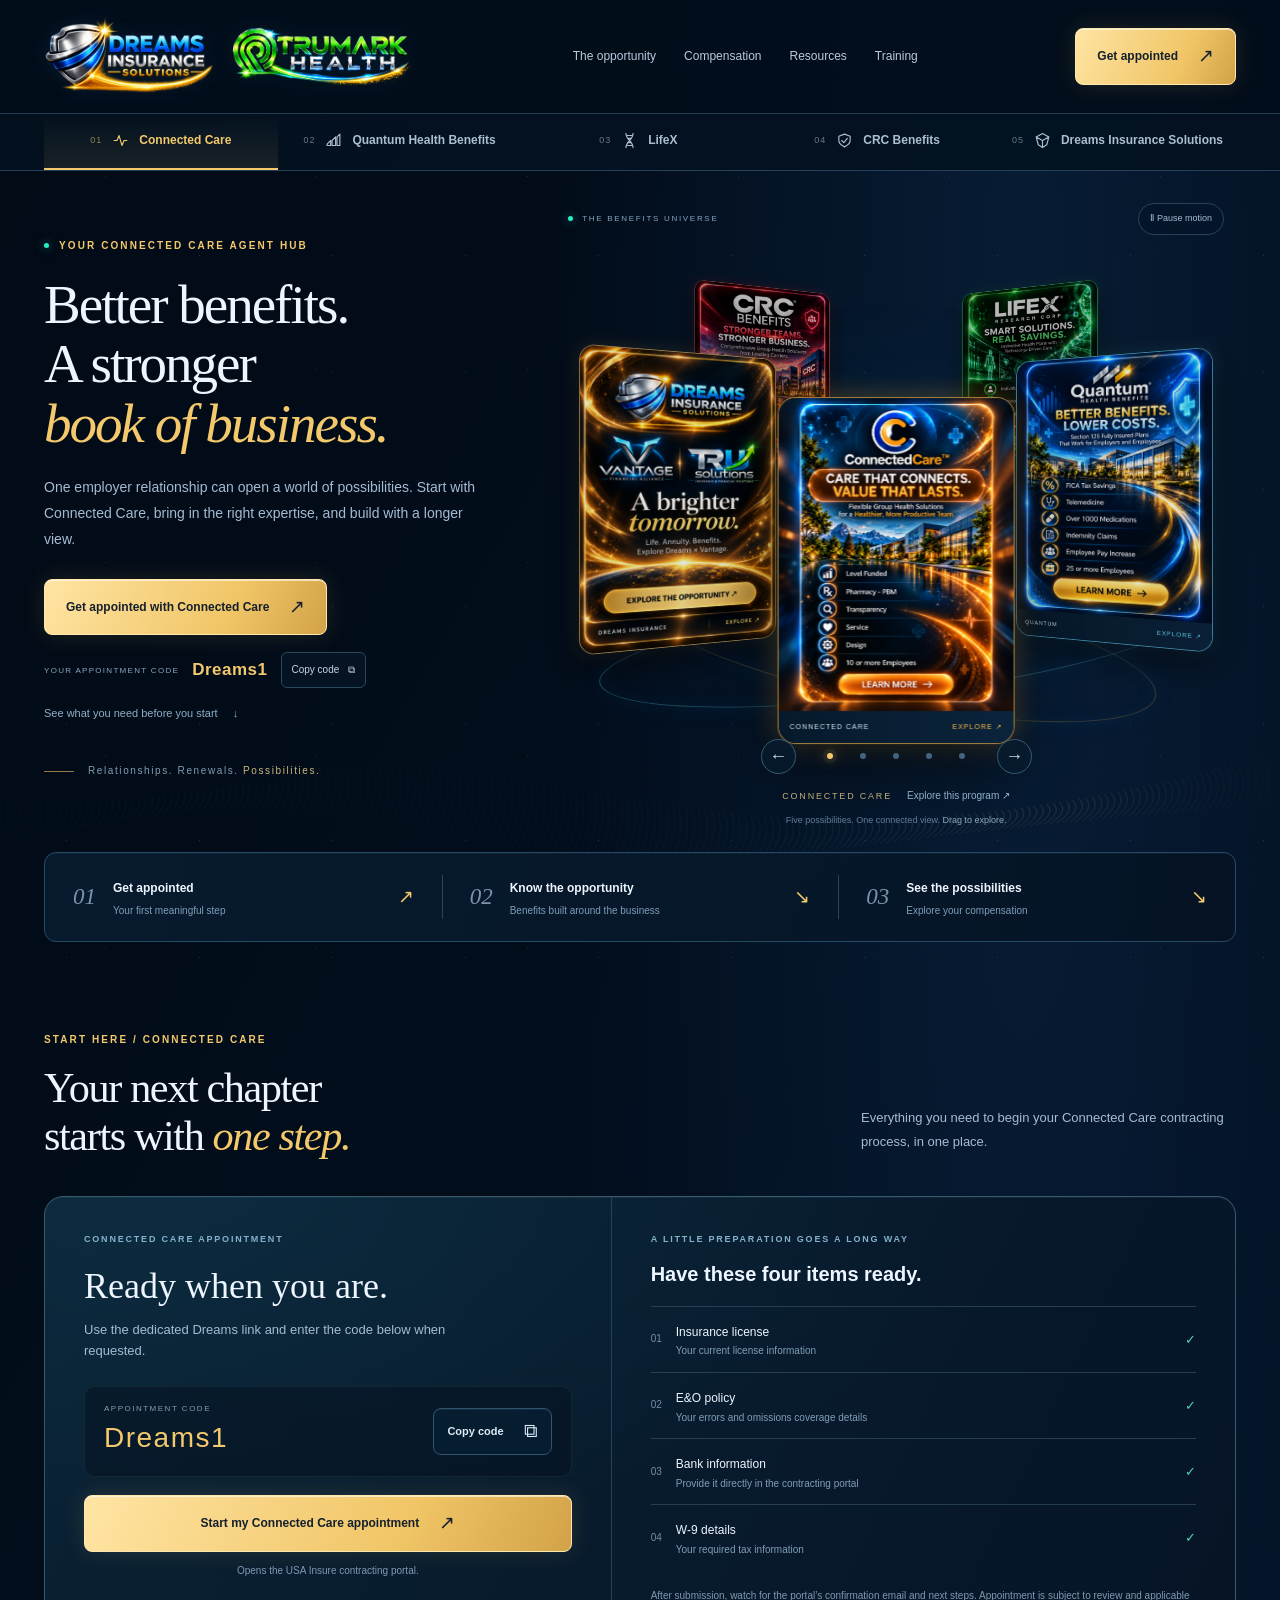
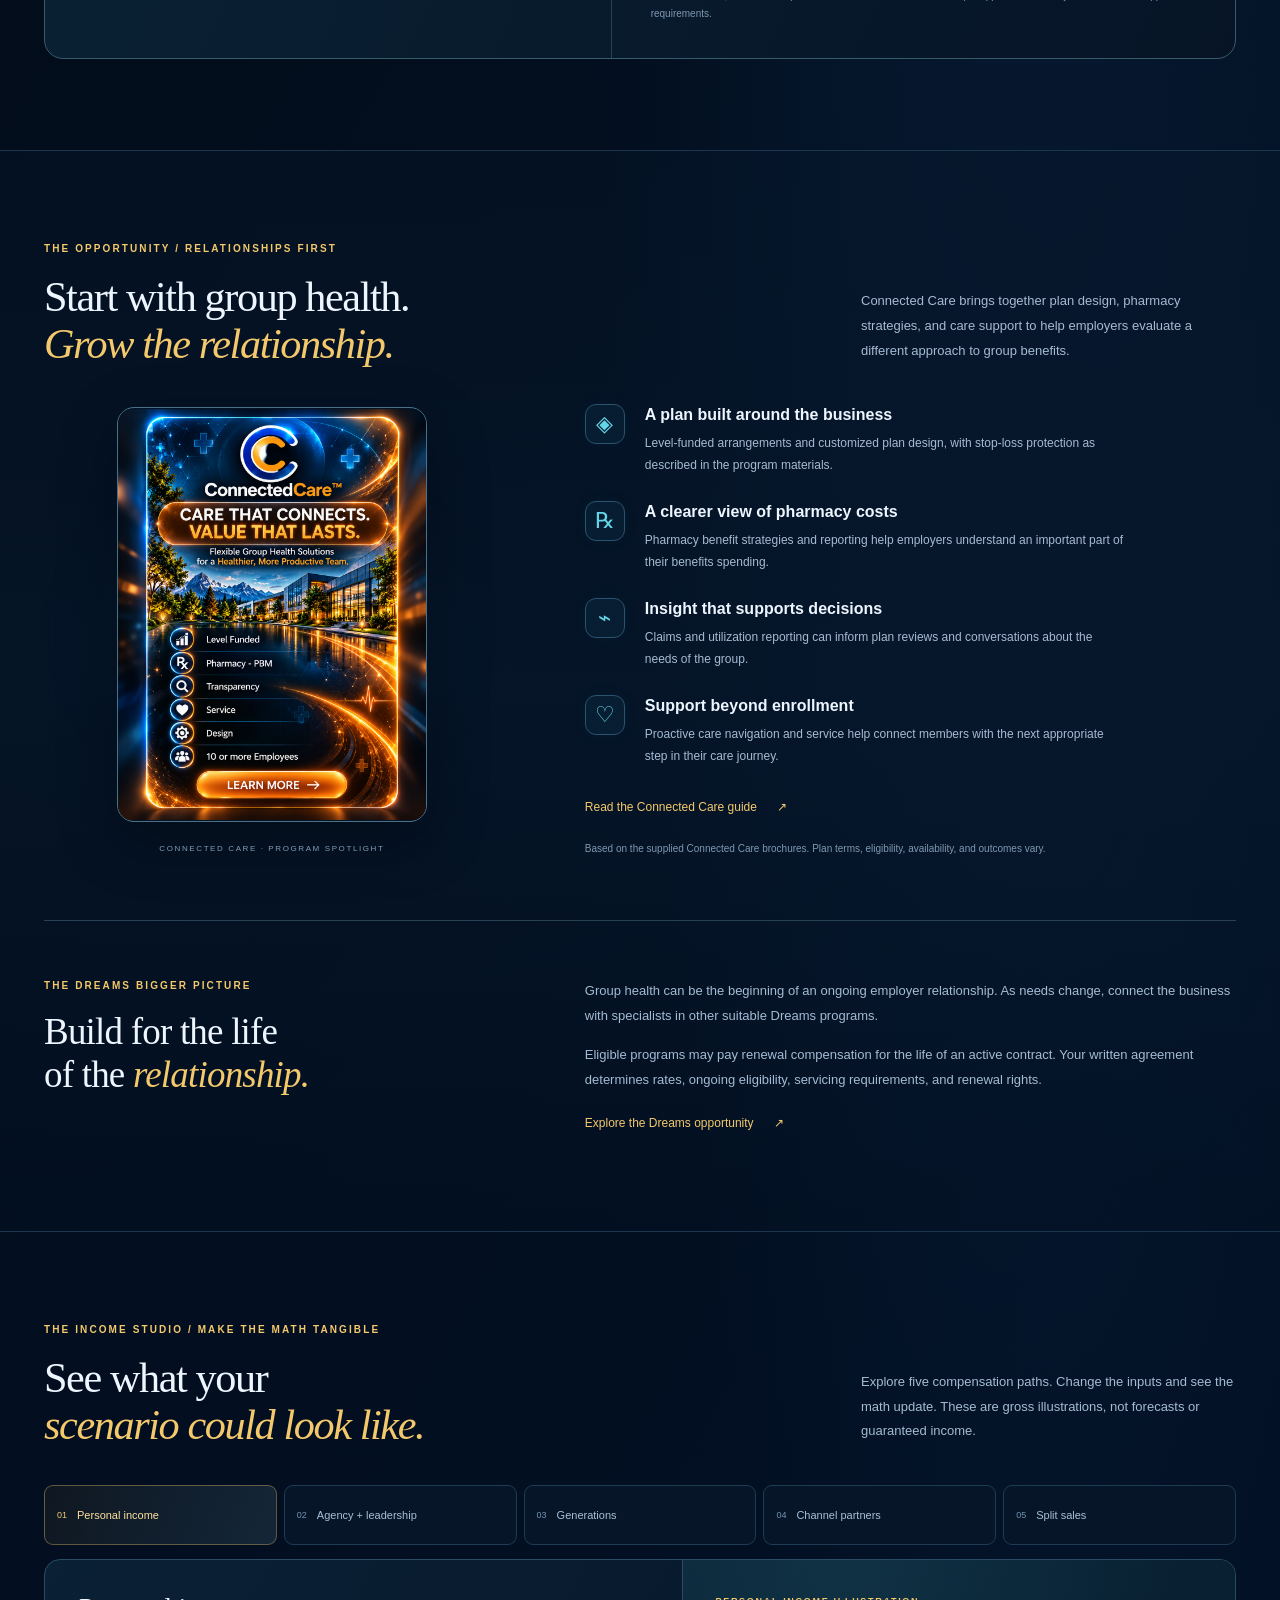
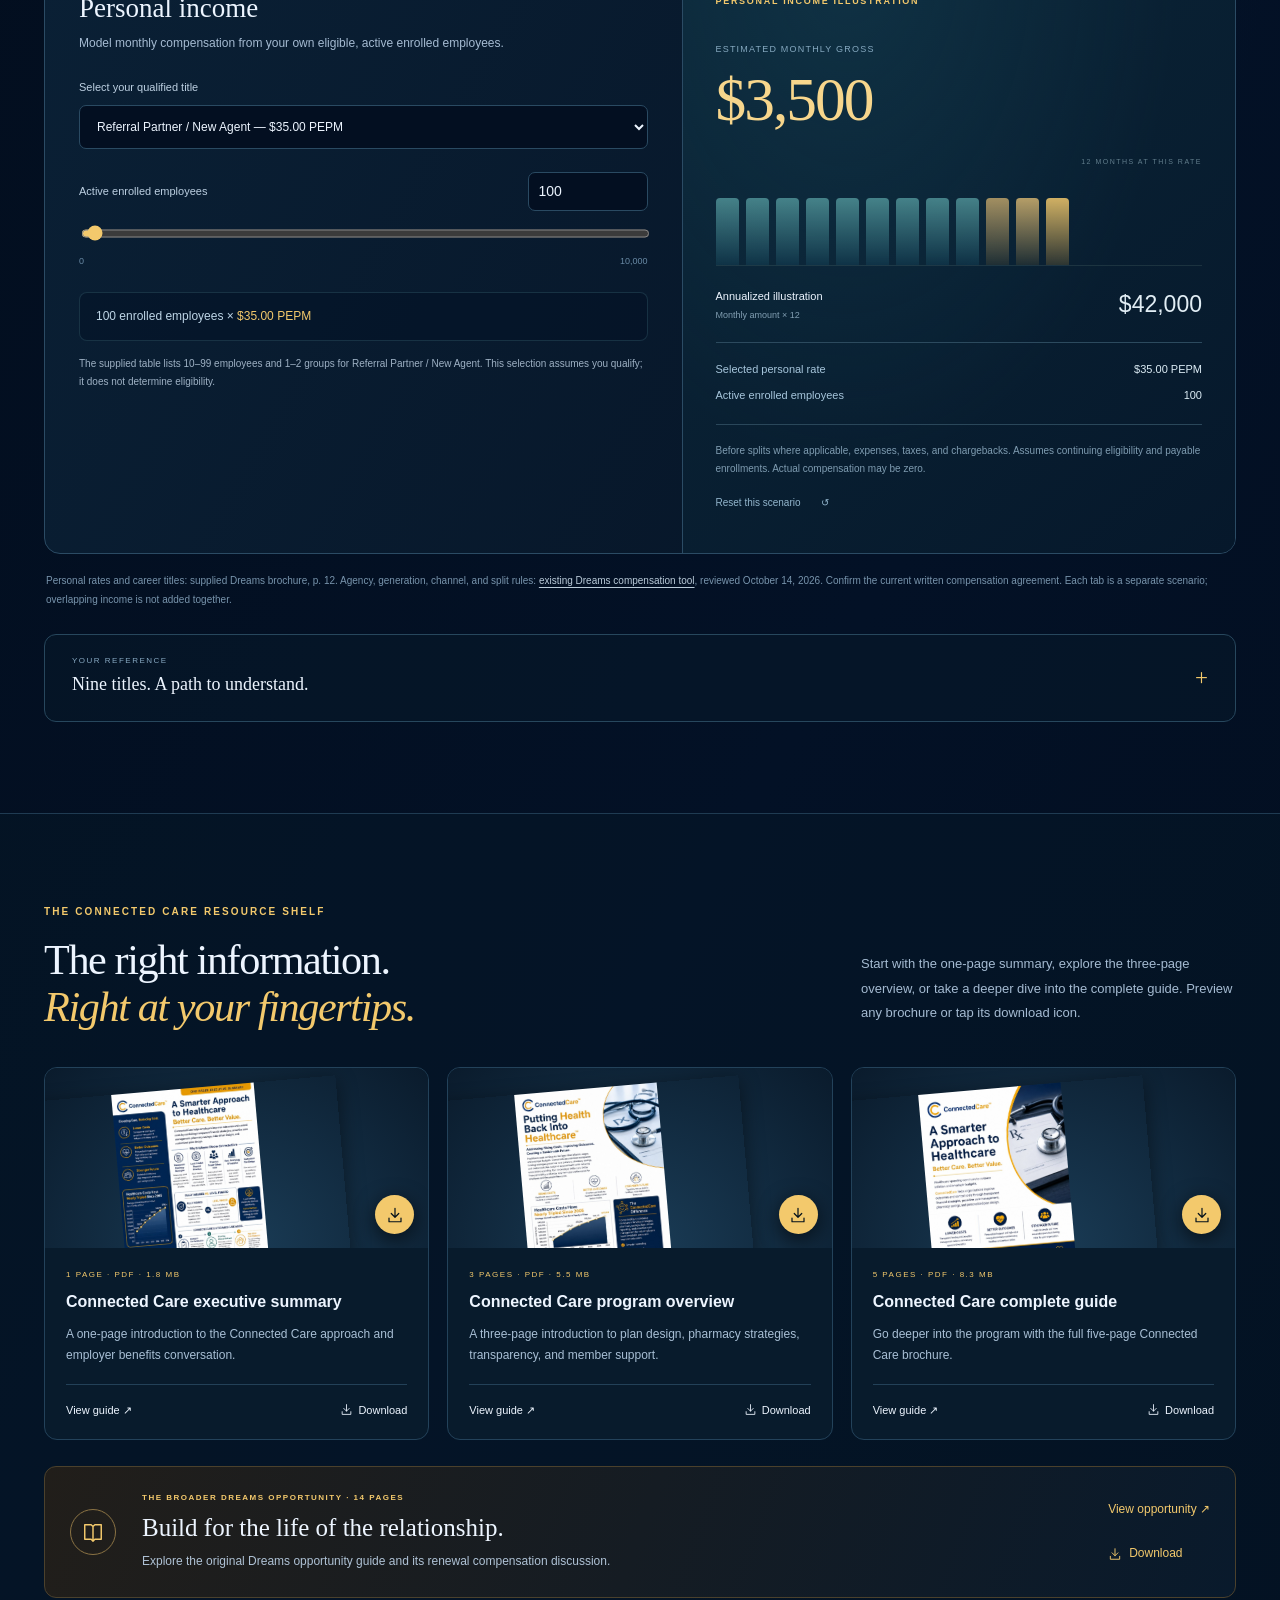
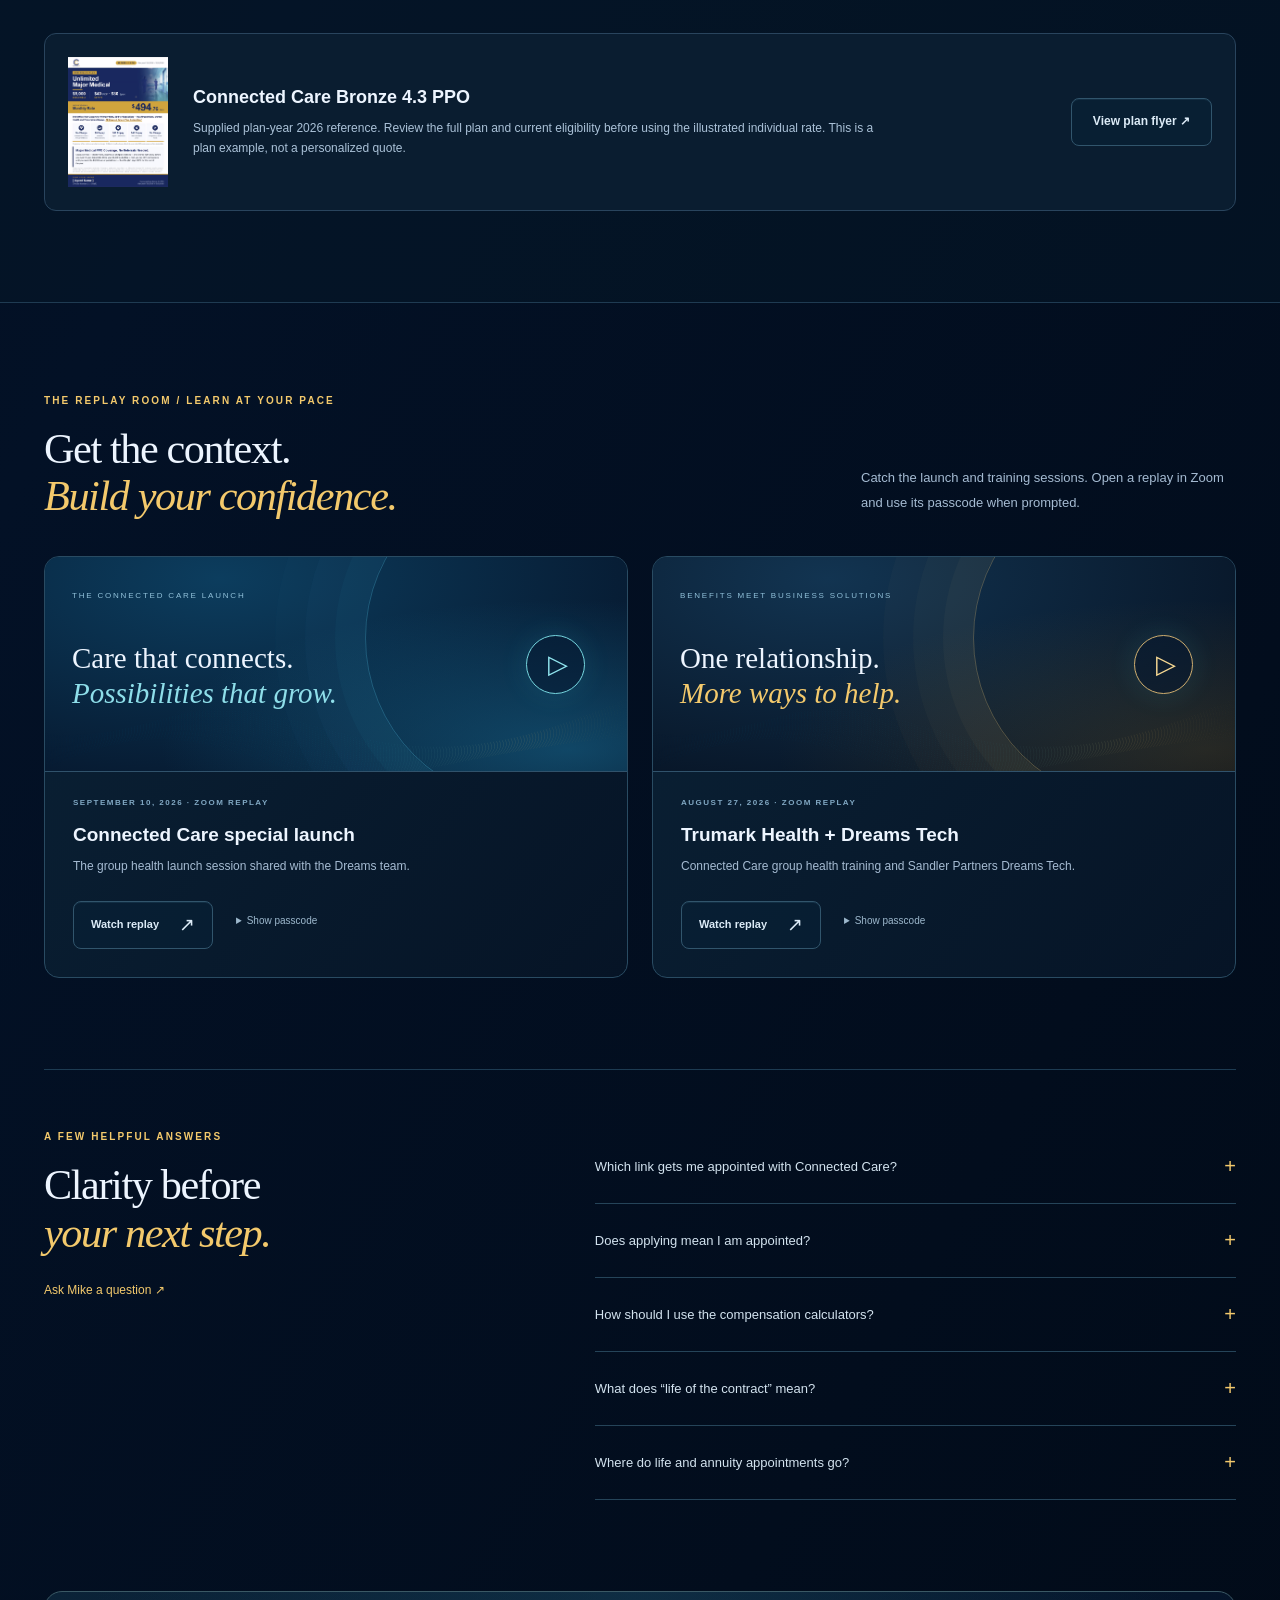
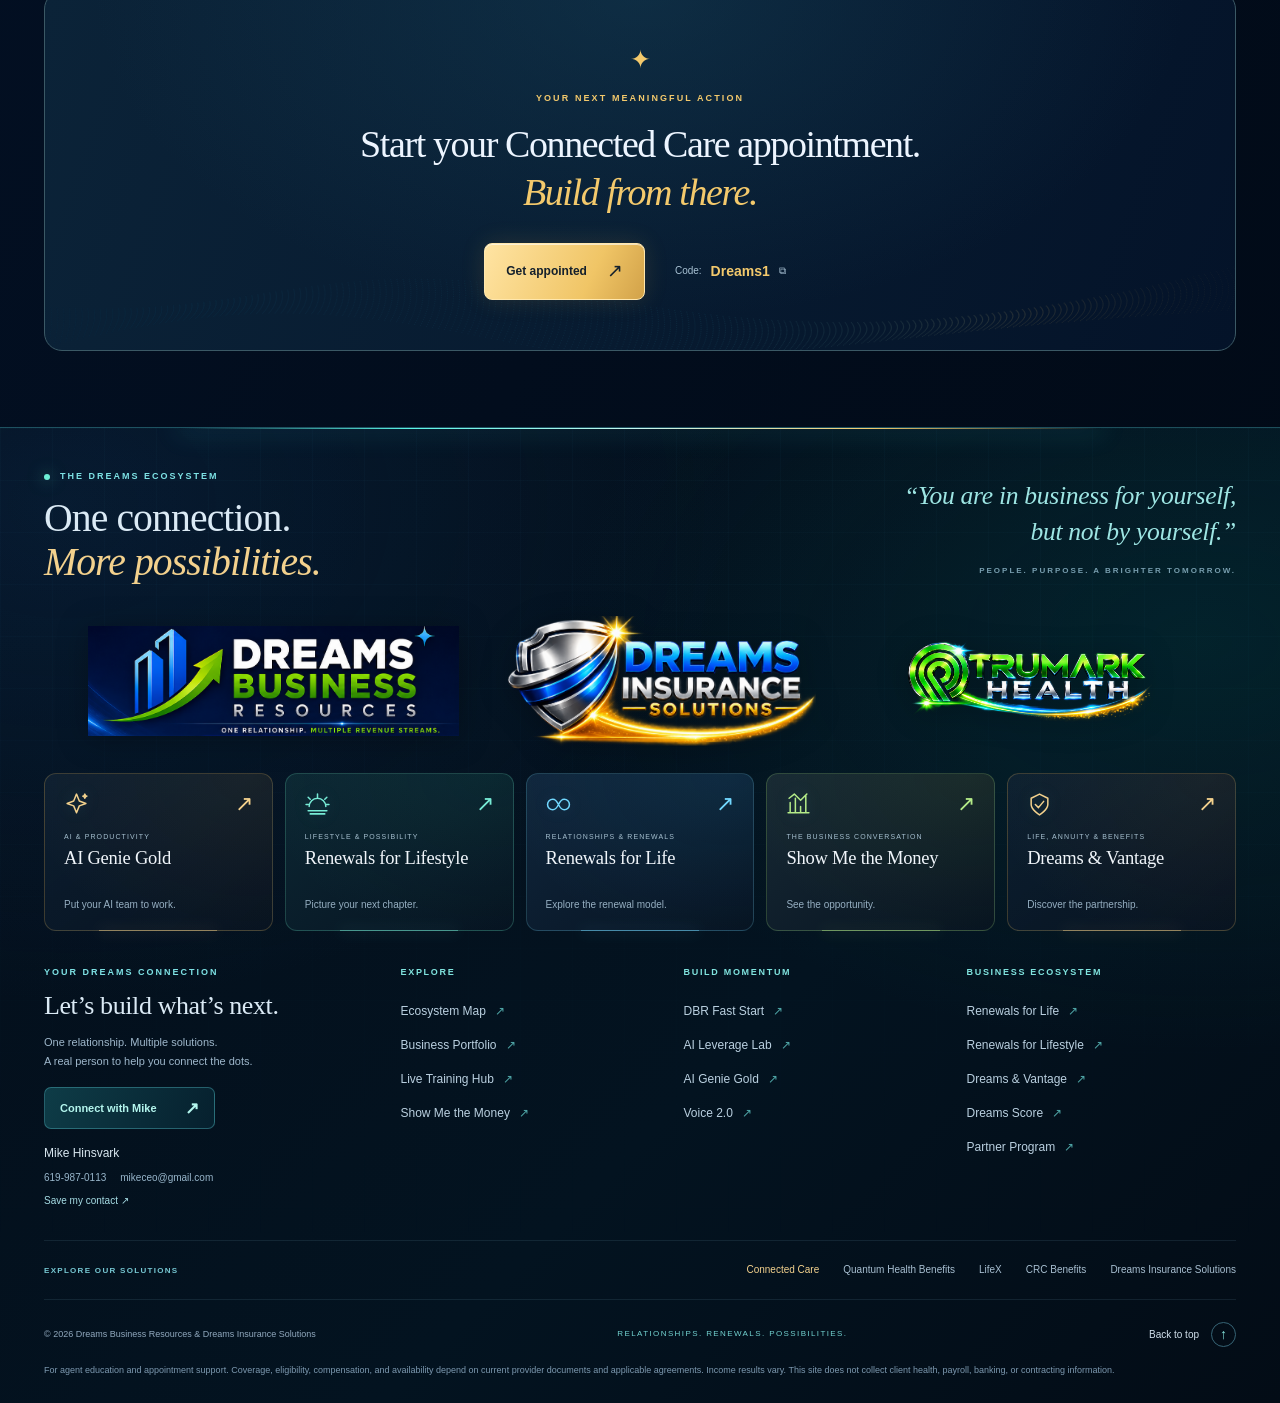
==== index.html @ 49c4d1f1 "Publish Trumark Health and Dreams five-product agent hub" ====
<!doctype html>
<html lang="en">
<head>
  <meta charset="utf-8"><meta name="viewport" content="width=device-width,initial-scale=1">
  <title>Connected Care · Dreams Agent Hub</title>
  <meta name="description" content="Get started with your Connected Care appointment through Dreams. Explore benefits, compensation illustrations, training replays, and program guides.">
  <meta name="theme-color" content="#020b16">
  <link rel="icon" href="assets/mark.svg" type="image/svg+xml">
  <link rel="stylesheet" href="styles.css"><link rel="stylesheet" href="products.css"><script type="module" src="products.js"></script>
  <link rel="preload" href="assets/connected-care.png" as="image">
  <script type="module" src="app.js"></script>
<link rel="stylesheet" href="ecosystem-footer.css"><link rel="canonical" href="https://trumark.health/"></head>
<body>
  <a class="skip" href="#main">Skip to content</a>
  <header class="site-header">
    <a class="header-brand-logos" href="#home" aria-label="Dreams Insurance Solutions and Trumark Health home"><img class="header-dreams-logo" src="assets/dreams-gold-hero.png" alt="Dreams Insurance Solutions" width="1536" height="1024" fetchpriority="high"><img class="header-trumark-logo" src="assets/trumark-health-hero.png" alt="Trumark Health" width="1921" height="819" fetchpriority="high"></a>
    <nav aria-label="Main navigation" id="main-nav"><a href="#opportunity">The opportunity</a><a href="#compensation">Compensation</a><a href="#resources">Resources</a><a href="#training">Training</a></nav>
    <a class="button button-gold header-cta" href="https://contracting.usainsure.com/dreamsconnectedcare" target="_blank" rel="noopener noreferrer">Get appointed <span aria-hidden="true">↗</span></a>
    <button class="menu-toggle" id="menu-toggle" aria-expanded="false" aria-controls="main-nav" aria-label="Open navigation">☰</button>
  </header><nav class="product-nav" aria-label="Product pages"><div class="product-nav-inner wrap"><a href="index.html" style="--tab-color:#f3c96c" aria-current="page"><span class="tab-index">01</span><svg viewBox="0 0 24 24" fill="none" stroke="currentColor" stroke-width="1.6" stroke-linecap="round" stroke-linejoin="round" aria-hidden="true"><path d="M3 12h4l3-7 4 14 3-7h4"/></svg><span class="tab-label">Connected Care</span></a><a href="quantum.html" style="--tab-color:#66d8ff" ><span class="tab-index">02</span><svg viewBox="0 0 24 24" fill="none" stroke="currentColor" stroke-width="1.6" stroke-linecap="round" stroke-linejoin="round" aria-hidden="true"><path d="m3 17 5-5v7H3zm7-5 5-5v12h-5zm7-5 4-4v16h-4z"/></svg><span class="tab-label">Quantum Health Benefits</span></a><a href="lifex.html" style="--tab-color:#75eb97" ><span class="tab-index">03</span><svg viewBox="0 0 24 24" fill="none" stroke="currentColor" stroke-width="1.6" stroke-linecap="round" stroke-linejoin="round" aria-hidden="true"><path d="M7 2c0 9 10 11 10 20M17 2C17 11 7 13 7 22M8 5h8M8 19h8M10 9h4M10 15h4"/></svg><span class="tab-label">LifeX</span></a><a href="crc-benefits.html" style="--tab-color:#ff6983" ><span class="tab-index">04</span><svg viewBox="0 0 24 24" fill="none" stroke="currentColor" stroke-width="1.6" stroke-linecap="round" stroke-linejoin="round" aria-hidden="true"><path d="m12 3 8 3v6c0 5-8 9-8 9s-8-4-8-9V6z"/><path d="m8 12 3 3 5-6"/></svg><span class="tab-label">CRC Benefits</span></a><a href="dreams-insurance.html" style="--tab-color:#f3c96c" ><span class="tab-index">05</span><svg viewBox="0 0 24 24" fill="none" stroke="currentColor" stroke-width="1.6" stroke-linecap="round" stroke-linejoin="round" aria-hidden="true"><path d="m12 2 9 5-3 11-6 4-6-4L3 7zM3 7l9 5 9-5M12 12v10"/></svg><span class="tab-label">Dreams Insurance Solutions</span></a></div></nav>
  <main id="main">
    <section class="hero wrap" id="home" aria-labelledby="hero-title">
      <div class="hero-copy">
        <p class="eyebrow"><span class="status-dot"></span> YOUR CONNECTED CARE AGENT HUB</p>
        <h1 id="hero-title">Better benefits.<br>A stronger<br><em>book of business.</em></h1>
        <p class="hero-description">One employer relationship can open a world of possibilities. Start with Connected Care, bring in the right expertise, and build with a longer view.</p>
        <a class="button button-gold hero-cta" href="https://contracting.usainsure.com/dreamsconnectedcare" target="_blank" rel="noopener noreferrer">Get appointed with Connected Care <span aria-hidden="true">↗</span></a>
        <div class="appointment-code"><span>YOUR APPOINTMENT CODE</span><strong>Dreams1</strong><button class="copy-button" data-copy="Dreams1" aria-label="Copy appointment code Dreams1">Copy code <span aria-hidden="true">⧉</span></button></div>
        <a class="quiet-link" href="#appointment">See what you need before you start <span aria-hidden="true">↓</span></a>
        <div class="hero-signoff"><span class="fine-line"></span><p>Relationships. Renewals. <b>Possibilities.</b></p></div>
      </div>
      <div class="hero-visual" aria-roledescription="carousel" aria-label="Five Dreams product paths">
        <div class="orbit-toolbar"><span><i class="live-dot"></i> THE BENEFITS UNIVERSE</span><button id="motion-toggle" aria-pressed="false" aria-label="Pause carousel rotation">Ⅱ Pause motion</button></div>
        <div class="orbit-stage" id="orbit-stage" tabindex="0" aria-label="Program carousel. Use left and right arrow keys to rotate.">
          <canvas id="globe" aria-hidden="true"></canvas>
          <div class="orbit-halo" aria-hidden="true"></div><div class="orbit-ring ring-one" aria-hidden="true"></div><div class="orbit-ring ring-two" aria-hidden="true"></div>
          <button class="orbit-card" data-program="0" style="--card-color:#ffbb47" aria-label="Explore Connected Care"><img src="assets/connected-care.png" alt="Connected Care — level funding, pharmacy strategies, transparency, service and plan design" width="1086" height="1448" fetchpriority="high"><span class="card-caption">CONNECTED CARE <b>EXPLORE ↗</b></span></button>
          <button class="orbit-card" data-program="1" style="--card-color:#66d8ff" aria-label="Bring Quantum Health Benefits forward"><img src="assets/quantum.png" alt="Quantum Health Benefits — supplemental benefits program artwork" width="1086" height="1448"><span class="card-caption">QUANTUM <b>EXPLORE ↗</b></span></button>
          <button class="orbit-card" data-program="2" style="--card-color:#4fe894" aria-label="Bring LifeX forward"><img src="assets/lifex.png" alt="LifeX Research Corp — individual health plan program artwork" width="1086" height="1448"><span class="card-caption">LIFEX <b>EXPLORE ↗</b></span></button>
          <button class="orbit-card" data-program="3" style="--card-color:#ff5e79" aria-label="Bring CRC Benefits forward"><img src="assets/crc.png" alt="CRC Benefits — group health and service program artwork" width="1086" height="1448"><span class="card-caption">CRC BENEFITS <b>EXPLORE ↗</b></span></button>
          <button class="orbit-card" data-program="4" style="--card-color:#f3c96c" aria-label="Bring Dreams Insurance Solutions forward"><img src="assets/dreams-showcase-card.png" alt="Dreams Insurance Solutions, Vantage Financial Alliance and TruSolutions — A brighter tomorrow. Life. Annuity. Benefits. Explore the opportunity." width="1024" height="1536"></button>
        </div>
        <div class="orbit-controls"><button id="orbit-prev" class="round-button" aria-label="Previous program">←</button><div class="orbit-dots" aria-label="Choose a featured program"><button data-orbit="0" aria-label="Show Connected Care" aria-pressed="true"></button><button data-orbit="1" aria-label="Show Quantum Health Benefits" aria-pressed="false"></button><button data-orbit="2" aria-label="Show LifeX" aria-pressed="false"></button><button data-orbit="3" aria-label="Show CRC Benefits" aria-pressed="false"></button><button data-orbit="4" aria-label="Show Dreams Insurance Solutions" aria-pressed="false"></button></div><button id="orbit-next" class="round-button" aria-label="Next program">→</button></div>
        <div class="featured-caption"><span id="featured-name">CONNECTED CARE</span><button id="explore-program">Explore this program ↗</button></div>
        <p class="orbit-hint">Five possibilities. One connected view. <span>Drag to explore.</span></p>
      </div>
    </section>
    <div class="path-strip wrap" aria-label="Your next steps"><a href="#appointment"><span>01</span><div><strong>Get appointed</strong><small>Your first meaningful step</small></div><b aria-hidden="true">↗</b></a><a href="#opportunity"><span>02</span><div><strong>Know the opportunity</strong><small>Benefits built around the business</small></div><b aria-hidden="true">↘</b></a><a href="#compensation"><span>03</span><div><strong>See the possibilities</strong><small>Explore your compensation</small></div><b aria-hidden="true">↘</b></a></div>

    <section class="section wrap" id="appointment" aria-labelledby="appointment-title">
      <div class="section-heading"><div><p class="eyebrow">START HERE / CONNECTED CARE</p><h2 id="appointment-title">Your next chapter<br>starts with <em>one step.</em></h2></div><p>Everything you need to begin your Connected Care contracting process, in one place.</p></div>
      <div class="appointment-panel">
        <div class="appointment-main"><span class="mini-label">CONNECTED CARE APPOINTMENT</span><h3>Ready when you are.</h3><p>Use the dedicated Dreams link and enter the code below when requested.</p><div class="big-code"><div><small>APPOINTMENT CODE</small><strong>Dreams1</strong></div><button class="button button-outline" data-copy="Dreams1">Copy code <span aria-hidden="true">⧉</span></button></div><a class="button button-gold wide" href="https://contracting.usainsure.com/dreamsconnectedcare" target="_blank" rel="noopener noreferrer">Start my Connected Care appointment <span aria-hidden="true">↗</span></a><small class="portal-note">Opens the USA Insure contracting portal.</small></div>
        <div class="appointment-checklist"><span class="mini-label">A LITTLE PREPARATION GOES A LONG WAY</span><h3>Have these four items ready.</h3><ul class="checklist"><li><span>01</span><div><strong>Insurance license</strong><small>Your current license information</small></div><i aria-hidden="true">✓</i></li><li><span>02</span><div><strong>E&O policy</strong><small>Your errors and omissions coverage details</small></div><i aria-hidden="true">✓</i></li><li><span>03</span><div><strong>Bank information</strong><small>Provide it directly in the contracting portal</small></div><i aria-hidden="true">✓</i></li><li><span>04</span><div><strong>W‑9 details</strong><small>Your required tax information</small></div><i aria-hidden="true">✓</i></li></ul><p class="small-note">After submission, watch for the portal’s confirmation email and next steps. Appointment is subject to review and applicable requirements.</p></div>
      </div>
    </section>

    <section class="section opportunity-section" id="opportunity" aria-labelledby="opportunity-title"><div class="wrap">
      <div class="section-heading"><div><p class="eyebrow">THE OPPORTUNITY / RELATIONSHIPS FIRST</p><h2 id="opportunity-title">Start with group health.<br><em>Grow the relationship.</em></h2></div><p>Connected Care brings together plan design, pharmacy strategies, and care support to help employers evaluate a different approach to group benefits.</p></div>
      <div class="opportunity-layout"><div class="opportunity-art"><img src="assets/connected-care.png" alt="Connected Care program overview supplied by Dreams" width="1086" height="1448" loading="lazy"><span class="art-note">CONNECTED CARE · PROGRAM SPOTLIGHT</span></div><div class="opportunity-content"><div class="feature-row"><span class="feature-symbol">◈</span><div><h3>A plan built around the business</h3><p>Level-funded arrangements and customized plan design, with stop-loss protection as described in the program materials.</p></div></div><div class="feature-row"><span class="feature-symbol">℞</span><div><h3>A clearer view of pharmacy costs</h3><p>Pharmacy benefit strategies and reporting help employers understand an important part of their benefits spending.</p></div></div><div class="feature-row"><span class="feature-symbol">⌁</span><div><h3>Insight that supports decisions</h3><p>Claims and utilization reporting can inform plan reviews and conversations about the needs of the group.</p></div></div><div class="feature-row"><span class="feature-symbol">♡</span><div><h3>Support beyond enrollment</h3><p>Proactive care navigation and service help connect members with the next appropriate step in their care journey.</p></div></div><a class="text-link" href="brochures/connected-care-guide.pdf" target="_blank" rel="noopener">Read the Connected Care guide <span aria-hidden="true">↗</span></a><p class="small-note">Based on the supplied Connected Care brochures. Plan terms, eligibility, availability, and outcomes vary.</p></div></div>
      <div class="renewal-story"><div><p class="eyebrow">THE DREAMS BIGGER PICTURE</p><h3>Build for the life<br>of the <em>relationship.</em></h3></div><div><p>Group health can be the beginning of an ongoing employer relationship. As needs change, connect the business with specialists in other suitable Dreams programs.</p><p>Eligible programs may pay renewal compensation for the life of an active contract. Your written agreement determines rates, ongoing eligibility, servicing requirements, and renewal rights.</p><a class="text-link" href="brochures/dreams-opportunity.pdf" target="_blank" rel="noopener">Explore the Dreams opportunity <span aria-hidden="true">↗</span></a></div></div>
    </div></section>

    <section class="section wrap" id="compensation" aria-labelledby="comp-title"><div class="section-heading"><div><p class="eyebrow">THE INCOME STUDIO / MAKE THE MATH TANGIBLE</p><h2 id="comp-title">See what your<br><em>scenario could look like.</em></h2></div><p>Explore five compensation paths. Change the inputs and see the math update. These are gross illustrations, not forecasts or guaranteed income.</p></div>
      <div class="calc-tabs" role="tablist" aria-label="Compensation calculators"><button role="tab" id="tab-personal" aria-selected="true" aria-controls="calculator-panel" data-calc="personal">01 <span>Personal income</span></button><button role="tab" id="tab-agency" aria-selected="false" aria-controls="calculator-panel" data-calc="agency" tabindex="-1">02 <span>Agency + leadership</span></button><button role="tab" id="tab-generations" aria-selected="false" aria-controls="calculator-panel" data-calc="generations" tabindex="-1">03 <span>Generations</span></button><button role="tab" id="tab-channel" aria-selected="false" aria-controls="calculator-panel" data-calc="channel" tabindex="-1">04 <span>Channel partners</span></button><button role="tab" id="tab-split" aria-selected="false" aria-controls="calculator-panel" data-calc="split" tabindex="-1">05 <span>Split sales</span></button></div>
      <div class="calculator-layout"><div id="calculator-panel" role="tabpanel" aria-labelledby="tab-personal" tabindex="0"></div><aside class="calc-result"><p class="eyebrow" id="result-eyebrow">PERSONAL INCOME ILLUSTRATION</p><span class="result-label">ESTIMATED MONTHLY GROSS</span><output id="monthly-output" aria-live="polite" aria-atomic="true">$3,500</output><div class="result-chart" aria-hidden="true"><i></i><i></i><i></i><i></i><i></i><i></i><i></i><i></i><i></i><i></i><i></i><i></i></div><div class="annual-row"><span>Annualized illustration<small>Monthly amount × 12</small></span><strong id="annual-output">$42,000</strong></div><div id="calculation-breakdown" class="calculation-breakdown"></div><p class="result-disclaimer">Before splits where applicable, expenses, taxes, and chargebacks. Assumes continuing eligibility and payable enrollments. Actual compensation may be zero.</p><button class="text-link" id="reset-calculator">Reset this scenario <span aria-hidden="true">↺</span></button></aside></div>
      <p class="calc-source">Personal rates and career titles: supplied Dreams brochure, p. 12. Agency, generation, channel, and split rules: <a href="https://carecalc-6fpsid3l.manus.space/" target="_blank" rel="noopener noreferrer">existing Dreams compensation tool</a>, reviewed October 14, 2026. Confirm the current written compensation agreement. Each tab is a separate scenario; overlapping income is not added together.</p>
      <details class="career-path"><summary><span><small>YOUR REFERENCE</small>Nine titles. A path to understand.</span><span class="summary-plus" aria-hidden="true">+</span></summary><div class="table-scroll"><table><caption>Supplied career path — selecting a title is an assumption of qualification, not a determination of eligibility.</caption><thead><tr><th scope="col">Title</th><th scope="col">Employees</th><th scope="col">Groups</th><th scope="col">Personal PEPM</th></tr></thead><tbody id="career-rows"></tbody></table></div><p class="small-note">Both employee and group requirements appear in the supplied table. Other contract requirements may apply. PEPM means per enrolled employee per month.</p></details>
    </section>

    <section class="section resources-section home-resource-library" id="resources" aria-labelledby="resources-title"><div class="wrap"><div class="section-heading"><div><p class="eyebrow">THE CONNECTED CARE RESOURCE SHELF</p><h2 id="resources-title">The right information.<br><em>Right at your fingertips.</em></h2></div><p>Start with the one-page summary, explore the three-page overview, or take a deeper dive into the complete guide. Preview any brochure or tap its download icon.</p></div><div class="brochure-grid"><article class="brochure-tile "><div class="brochure-cover"><a href="brochures/connected-care-summary.pdf" target="_blank" rel="noopener" aria-label="Preview Connected Care executive summary"><img src="assets/covers/connected-care-summary.jpg" alt="Cover of Connected Care executive summary" loading="lazy" width="697" height="900"></a><a class="download-icon" href="brochures/connected-care-summary.pdf" download aria-label="Download Connected Care executive summary PDF" title="Download PDF"><svg viewBox="0 0 24 24" fill="none" stroke="currentColor" stroke-width="1.6" stroke-linecap="round" stroke-linejoin="round" aria-hidden="true"><path d="M12 3v12m-5-5 5 5 5-5M4 16v5h16v-5"/></svg></a></div><div class="brochure-content"><p class="brochure-meta">1 PAGE · PDF · 1.8 MB</p><h3>Connected Care executive summary</h3><p>A one-page introduction to the Connected Care approach and employer benefits conversation.</p><div class="brochure-actions"><a href="brochures/connected-care-summary.pdf" target="_blank" rel="noopener">View guide ↗</a><a href="brochures/connected-care-summary.pdf" download aria-label="Download Connected Care executive summary"><svg viewBox="0 0 24 24" fill="none" stroke="currentColor" stroke-width="1.6" stroke-linecap="round" stroke-linejoin="round" aria-hidden="true"><path d="M12 3v12m-5-5 5 5 5-5M4 16v5h16v-5"/></svg> Download</a></div></div></article><article class="brochure-tile "><div class="brochure-cover"><a href="brochures/connected-care-overview.pdf" target="_blank" rel="noopener" aria-label="Preview Connected Care program overview"><img src="assets/covers/connected-care-overview.jpg" alt="Cover of Connected Care program overview" loading="lazy" width="697" height="900"></a><a class="download-icon" href="brochures/connected-care-overview.pdf" download aria-label="Download Connected Care program overview PDF" title="Download PDF"><svg viewBox="0 0 24 24" fill="none" stroke="currentColor" stroke-width="1.6" stroke-linecap="round" stroke-linejoin="round" aria-hidden="true"><path d="M12 3v12m-5-5 5 5 5-5M4 16v5h16v-5"/></svg></a></div><div class="brochure-content"><p class="brochure-meta">3 PAGES · PDF · 5.5 MB</p><h3>Connected Care program overview</h3><p>A three-page introduction to plan design, pharmacy strategies, transparency, and member support.</p><div class="brochure-actions"><a href="brochures/connected-care-overview.pdf" target="_blank" rel="noopener">View guide ↗</a><a href="brochures/connected-care-overview.pdf" download aria-label="Download Connected Care program overview"><svg viewBox="0 0 24 24" fill="none" stroke="currentColor" stroke-width="1.6" stroke-linecap="round" stroke-linejoin="round" aria-hidden="true"><path d="M12 3v12m-5-5 5 5 5-5M4 16v5h16v-5"/></svg> Download</a></div></div></article><article class="brochure-tile "><div class="brochure-cover"><a href="brochures/connected-care-guide.pdf" target="_blank" rel="noopener" aria-label="Preview Connected Care complete guide"><img src="assets/covers/connected-care-guide.jpg" alt="Cover of Connected Care complete guide" loading="lazy" width="697" height="900"></a><a class="download-icon" href="brochures/connected-care-guide.pdf" download aria-label="Download Connected Care complete guide PDF" title="Download PDF"><svg viewBox="0 0 24 24" fill="none" stroke="currentColor" stroke-width="1.6" stroke-linecap="round" stroke-linejoin="round" aria-hidden="true"><path d="M12 3v12m-5-5 5 5 5-5M4 16v5h16v-5"/></svg></a></div><div class="brochure-content"><p class="brochure-meta">5 PAGES · PDF · 8.3 MB</p><h3>Connected Care complete guide</h3><p>Go deeper into the program with the full five-page Connected Care brochure.</p><div class="brochure-actions"><a href="brochures/connected-care-guide.pdf" target="_blank" rel="noopener">View guide ↗</a><a href="brochures/connected-care-guide.pdf" download aria-label="Download Connected Care complete guide"><svg viewBox="0 0 24 24" fill="none" stroke="currentColor" stroke-width="1.6" stroke-linecap="round" stroke-linejoin="round" aria-hidden="true"><path d="M12 3v12m-5-5 5 5 5-5M4 16v5h16v-5"/></svg> Download</a></div></div></article></div><article class="opportunity-resource"><span class="opportunity-resource-icon"><svg viewBox="0 0 24 24" fill="none" stroke="currentColor" stroke-width="1.6" stroke-linecap="round" stroke-linejoin="round" aria-hidden="true"><path d="M3 4h7l2 2 2-2h7v16h-7l-2 2-2-2H3zM12 6v16"/></svg></span><div><p class="eyebrow">THE BROADER DREAMS OPPORTUNITY · 14 PAGES</p><h3>Build for the life of the relationship.</h3><p>Explore the original Dreams opportunity guide and its renewal compensation discussion.</p></div><div class="opportunity-resource-actions"><a class="text-link" href="brochures/dreams-opportunity.pdf" target="_blank" rel="noopener">View opportunity ↗</a><a class="text-link" href="brochures/dreams-opportunity.pdf" download><svg viewBox="0 0 24 24" fill="none" stroke="currentColor" stroke-width="1.6" stroke-linecap="round" stroke-linejoin="round" aria-hidden="true"><path d="M12 3v12m-5-5 5 5 5-5M4 16v5h16v-5"/></svg> Download</a></div></article><article class="home-plan-reference"><img src="assets/connected-care-bronze-2026.png" alt="Connected Care Bronze 4.3 PPO supplied 2026 plan flyer" width="860" height="1125" loading="lazy"><div><h3>Connected Care Bronze 4.3 PPO</h3><p>Supplied plan-year 2026 reference. Review the full plan and current eligibility before using the illustrated individual rate. This is a plan example, not a personalized quote.</p></div><button class="button button-outline" data-lightbox="assets/connected-care-bronze-2026.png" data-title="Connected Care Bronze 4.3 PPO · supplied 2026 plan reference">View plan flyer ↗</button></article></div></section>

    <section class="section wrap" id="training" aria-labelledby="training-title"><div class="section-heading"><div><p class="eyebrow">THE REPLAY ROOM / LEARN AT YOUR PACE</p><h2 id="training-title">Get the context.<br><em>Build your confidence.</em></h2></div><p>Catch the launch and training sessions. Open a replay in Zoom and use its passcode when prompted.</p></div><div class="training-grid">
      <article class="training-card"><div class="training-visual visual-launch"><span class="play-ring" aria-hidden="true">▷</span><span>THE CONNECTED CARE LAUNCH</span><b>Care that connects.<br><em>Possibilities that grow.</em></b></div><div class="training-copy"><p class="eyebrow">SEPTEMBER 10, 2026 · ZOOM REPLAY</p><h3>Connected Care special launch</h3><p>The group health launch session shared with the Dreams team.</p><div class="training-actions"><a class="button button-outline" href="https://us06web.zoom.us/rec/share/sSsvGS3KrtXvo6E3l7kvypSx5JSPfVLWuPBNW1cOP0yQqzWmne-gB3BY2KoWMJ-a.masKM_Kph9Ve1NFH?startTime=1789059751000" target="_blank" rel="noopener noreferrer">Watch replay <span aria-hidden="true">↗</span></a><details class="passcode"><summary>Show passcode</summary><div><code>6d!%!d8r</code><button data-copy="6d!%!d8r" aria-label="Copy September 10 replay passcode">Copy</button></div></details></div></div></article>
      <article class="training-card"><div class="training-visual visual-training"><span class="play-ring" aria-hidden="true">▷</span><span>BENEFITS MEET BUSINESS SOLUTIONS</span><b>One relationship.<br><em>More ways to help.</em></b></div><div class="training-copy"><p class="eyebrow">AUGUST 27, 2026 · ZOOM REPLAY</p><h3>Trumark Health + Dreams Tech</h3><p>Connected Care group health training and Sandler Partners Dreams Tech.</p><div class="training-actions"><a class="button button-outline" href="https://us06web.zoom.us/rec/share/AD4sA45xSjRIIdST4quR9YkbxEVOTuUnxMlvFywRHE8wl8Dq9I5U9KlkR90VN9C0.ahQbfNCb5gl4YO__?startTime=1787850690000" target="_blank" rel="noopener noreferrer">Watch replay <span aria-hidden="true">↗</span></a><details class="passcode"><summary>Show passcode</summary><div><code>&amp;Qg=7Y?2</code><button data-copy="&amp;Qg=7Y?2" aria-label="Copy August 27 replay passcode">Copy</button></div></details></div></div></article>
    </div></section>

    <section class="section wrap faq-section" aria-labelledby="faq-title"><div><p class="eyebrow">A FEW HELPFUL ANSWERS</p><h2 id="faq-title">Clarity before<br><em>your next step.</em></h2><a class="text-link" href="mailto:mikeceo@gmail.com">Ask Mike a question ↗</a></div><div class="faq-list"><details><summary>Which link gets me appointed with Connected Care?<span aria-hidden="true">+</span></summary><p>Use <a href="https://contracting.usainsure.com/dreamsconnectedcare" target="_blank" rel="noopener noreferrer">the dedicated Connected Care contracting portal</a> and code <strong>Dreams1</strong> when requested. The separate life and annuity form below serves a different appointment path.</p></details><details><summary>Does applying mean I am appointed?<span aria-hidden="true">+</span></summary><p>Submitting your information starts the process. Follow the portal’s confirmation and review steps, and confirm your approved status before conducting activities that require the appointment.</p></details><details><summary>How should I use the compensation calculators?<span aria-hidden="true">+</span></summary><p>Select the title or level you already qualify for, then enter hypothetical payable enrollments. An employee count alone does not establish a title. The results are gross illustrations using the referenced rates and assumptions; the current written compensation agreement controls.</p></details><details><summary>What does “life of the contract” mean?<span aria-hidden="true">+</span></summary><p>Renewal compensation continues only as provided by the applicable agreement, while the account remains active and payable and you continue to meet its requirements. It does not mean guaranteed lifetime income or guaranteed client retention.</p></details><details><summary>Where do life and annuity appointments go?<span aria-hidden="true">+</span></summary><p>The Dreams Insurance Solutions, Vantage, and TruSolutions life and annuity appointment path uses <a href="https://form.jotform.com/252424912692156" target="_blank" rel="noopener noreferrer">this separate appointment form</a>. The Connected Care code and contracting link above are for Connected Care.</p></details></div></section>

    <section class="closing wrap"><span class="closing-spark" aria-hidden="true">✦</span><p class="eyebrow">YOUR NEXT MEANINGFUL ACTION</p><h2>Start your Connected Care appointment.<br><em>Build from there.</em></h2><div class="closing-actions"><a class="button button-gold" href="https://contracting.usainsure.com/dreamsconnectedcare" target="_blank" rel="noopener noreferrer">Get appointed <span aria-hidden="true">↗</span></a><button class="copy-button" data-copy="Dreams1">Code: <strong>Dreams1</strong> <span aria-hidden="true">⧉</span></button></div></section>
  </main>
  <footer class="ecosystem-footer" id="contact" aria-labelledby="ecosystem-heading">
  <div class="eco-horizon" aria-hidden="true"></div>
  <div class="wrap eco-inner">
    <div class="eco-intro">
      <div><p class="eco-kicker"><span aria-hidden="true"></span>THE DREAMS ECOSYSTEM</p><h2 id="ecosystem-heading">One connection.<br><em>More possibilities.</em></h2></div>
      <blockquote>“You are in business for yourself,<br>but not by yourself.”<span>PEOPLE. PURPOSE. A BRIGHTER TOMORROW.</span></blockquote>
    </div>
    <div class="eco-brands" aria-label="The Dreams family of brands">
      <a href="https://dreams.ceo/" target="_blank" rel="noopener noreferrer" aria-label="Explore Dreams Business Resources"><img class="eco-dbr" src="assets/dbr-business-resources.png" width="1003" height="298" loading="lazy" alt="Dreams Business Resources — One relationship. Multiple revenue streams."></a>
      <a href="dreams-insurance.html" aria-label="Explore Dreams Insurance Solutions"><img class="eco-dis" src="assets/dreams-gold-hero.png" width="1536" height="1024" loading="lazy" alt="Dreams Insurance Solutions"></a>
      <a href="index.html" aria-label="Explore Trumark Health benefits"><img class="eco-trumark" src="assets/trumark-health-hero.png" width="1921" height="819" loading="lazy" alt="Trumark Health"></a>
    </div>
    <nav class="eco-featured" aria-label="Featured Dreams destinations"><a class="eco-destination eco-genie" href="https://aigeniedatabase.com/gold" target="_blank" rel="noopener noreferrer"><div class="eco-card-top"><span class="eco-icon"><svg viewBox="0 0 24 24" fill="none" stroke="currentColor" stroke-width="1.45" stroke-linecap="round" stroke-linejoin="round" aria-hidden="true"><path d="m12 2 2.7 6.7L21 11l-6.3 2.3L12 20l-2.7-6.7L3 11l6.3-2.3L12 2Z"/><path d="m20 2 .7 1.7L22 4l-1.3.5L20 6l-.7-1.5L18 4l1.3-.3L20 2Z"/></svg></span><span aria-hidden="true">↗</span></div><span class="eco-card-kicker">AI & PRODUCTIVITY</span><strong>AI Genie Gold</strong><small>Put your AI team to work.</small></a><a class="eco-destination eco-lifestyle" href="https://renewalsforlifestyle.com/" target="_blank" rel="noopener noreferrer"><div class="eco-card-top"><span class="eco-icon"><svg viewBox="0 0 24 24" fill="none" stroke="currentColor" stroke-width="1.45" stroke-linecap="round" stroke-linejoin="round" aria-hidden="true"><path d="M3 18h18M5 21h14M4 14a8 8 0 0 1 16 0M12 2v3M3 5l2 2M21 5l-2 2M1 12h3M20 12h3"/></svg></span><span aria-hidden="true">↗</span></div><span class="eco-card-kicker">LIFESTYLE & POSSIBILITY</span><strong>Renewals for Lifestyle</strong><small>Picture your next chapter.</small></a><a class="eco-destination eco-renewals" href="https://renewalsforlife.info/" target="_blank" rel="noopener noreferrer"><div class="eco-card-top"><span class="eco-icon"><svg viewBox="0 0 24 24" fill="none" stroke="currentColor" stroke-width="1.45" stroke-linecap="round" stroke-linejoin="round" aria-hidden="true"><path d="M12 12c-2-4-3-5-5.5-5a5 5 0 0 0 0 10C9 17 10 16 12 12Zm0 0c2-4 3-5 5.5-5a5 5 0 0 1 0 10C15 17 14 16 12 12Z"/></svg></span><span aria-hidden="true">↗</span></div><span class="eco-card-kicker">RELATIONSHIPS & RENEWALS</span><strong>Renewals for Life</strong><small>Explore the renewal model.</small></a><a class="eco-destination eco-money" href="https://showmethemoney.pro/dreams/" target="_blank" rel="noopener noreferrer"><div class="eco-card-top"><span class="eco-icon"><svg viewBox="0 0 24 24" fill="none" stroke="currentColor" stroke-width="1.45" stroke-linecap="round" stroke-linejoin="round" aria-hidden="true"><path d="M4 20V10m5 10V6m5 14v-6m5 6V3M2 20h20M3 6l5-4 6 6 6-6"/></svg></span><span aria-hidden="true">↗</span></div><span class="eco-card-kicker">THE BUSINESS CONVERSATION</span><strong>Show Me the Money</strong><small>See the opportunity.</small></a><a class="eco-destination eco-vantage" href="https://dreamsvantage.com/" target="_blank" rel="noopener noreferrer"><div class="eco-card-top"><span class="eco-icon"><svg viewBox="0 0 24 24" fill="none" stroke="currentColor" stroke-width="1.45" stroke-linecap="round" stroke-linejoin="round" aria-hidden="true"><path d="m12 2 8 4v6c0 5-8 10-8 10S4 17 4 12V6l8-4Z"/><path d="m8 12 3 3 5-6"/></svg></span><span aria-hidden="true">↗</span></div><span class="eco-card-kicker">LIFE, ANNUITY & BENEFITS</span><strong>Dreams & Vantage</strong><small>Discover the partnership.</small></a></nav>
    <div class="eco-directory">
      <div class="eco-contact"><p class="eco-label">YOUR DREAMS CONNECTION</p><h3>Let’s build what’s next.</h3><p>One relationship. Multiple solutions.<br>A real person to help you connect the dots.</p><a class="eco-contact-button" href="mailto:mikeceo@gmail.com">Connect with Mike<span aria-hidden="true">↗</span></a><div class="eco-person"><strong>Mike Hinsvark</strong><a href="tel:+16199870113">619-987-0113</a><a href="mailto:mikeceo@gmail.com">mikeceo@gmail.com</a><a class="eco-save-contact" href="https://lcardapp.com/lcard/mikeceo-82581" target="_blank" rel="noopener noreferrer">Save my contact <span aria-hidden="true">↗</span></a></div></div>
      <nav class="eco-link-column" aria-label="Ecosystem exploration"><h3>Explore</h3><ul><li><a href="https://dreamsfaststart.com/ecosystem.html" target="_blank" rel="noopener noreferrer">Ecosystem Map<span aria-hidden="true">↗</span></a></li><li><a href="https://dreamsfaststart.com/portfolio.html" target="_blank" rel="noopener noreferrer">Business Portfolio<span aria-hidden="true">↗</span></a></li><li><a href="https://dreamsfaststart.com/livetrainings/" target="_blank" rel="noopener noreferrer">Live Training Hub<span aria-hidden="true">↗</span></a></li><li><a href="https://showmethemoney.pro/dreams/" target="_blank" rel="noopener noreferrer">Show Me the Money<span aria-hidden="true">↗</span></a></li></ul></nav>
      <nav class="eco-link-column" aria-label="Learning and AI resources"><h3>Build momentum</h3><ul><li><a href="https://dreamsfaststart.com/" target="_blank" rel="noopener noreferrer">DBR Fast Start<span aria-hidden="true">↗</span></a></li><li><a href="https://aileveragelab.pro/" target="_blank" rel="noopener noreferrer">AI Leverage Lab<span aria-hidden="true">↗</span></a></li><li><a href="https://aigeniedatabase.com/gold" target="_blank" rel="noopener noreferrer">AI Genie Gold<span aria-hidden="true">↗</span></a></li><li><a href="https://voice-20-sales-agent.mikeceo1840.chatgpt.site/#top" target="_blank" rel="noopener noreferrer">Voice 2.0<span aria-hidden="true">↗</span></a></li></ul></nav>
      <nav class="eco-link-column" aria-label="Business opportunity ecosystem"><h3>Business ecosystem</h3><ul><li><a href="https://renewalsforlife.info/" target="_blank" rel="noopener noreferrer">Renewals for Life<span aria-hidden="true">↗</span></a></li><li><a href="https://renewalsforlifestyle.com/" target="_blank" rel="noopener noreferrer">Renewals for Lifestyle<span aria-hidden="true">↗</span></a></li><li><a href="https://dreamsvantage.com/" target="_blank" rel="noopener noreferrer">Dreams & Vantage<span aria-hidden="true">↗</span></a></li><li><a href="https://dreamsscores.com/?refid=AA0233" target="_blank" rel="noopener noreferrer">Dreams Score<span aria-hidden="true">↗</span></a></li><li><a href="https://strategicpartners.pro/" target="_blank" rel="noopener noreferrer">Partner Program<span aria-hidden="true">↗</span></a></li></ul></nav>
    </div>
    <nav class="eco-products" aria-label="Explore all products"><span>EXPLORE OUR SOLUTIONS</span><a href="index.html" aria-current="page">Connected Care</a><a href="quantum.html" >Quantum Health Benefits</a><a href="lifex.html" >LifeX</a><a href="crc-benefits.html" >CRC Benefits</a><a href="dreams-insurance.html" >Dreams Insurance Solutions</a></nav>
    <div class="eco-bottom"><span>© 2026 Dreams Business Resources & Dreams Insurance Solutions</span><span class="eco-signoff">RELATIONSHIPS. RENEWALS. POSSIBILITIES.</span><a href="#home">Back to top <span aria-hidden="true">↑</span></a></div>
    <p class="eco-note">For agent education and appointment support. Coverage, eligibility, compensation, and availability depend on current provider documents and applicable agreements. Income results vary. This site does not collect client health, payroll, banking, or contracting information.</p>
  </div>
</footer>
  <dialog id="program-dialog" aria-labelledby="program-title"><button class="dialog-close round-button" aria-label="Close program details">×</button><div id="program-content"></div></dialog>
  <div id="toast" class="toast" role="status" aria-live="polite"></div>
  <noscript><div class="noscript-note">Interactive previews require JavaScript. You can still use the appointment link, code Dreams1, PDF guides, and replay links above.</div></noscript>
<dialog class="lightbox" id="image-lightbox" aria-labelledby="lightbox-title"><div class="lightbox-toolbar"><span id="lightbox-title">Program artwork</span><button id="close-lightbox" aria-label="Close image">×</button></div><img id="lightbox-image" alt=""><a id="lightbox-original" target="_blank" rel="noopener">Open original image in a new tab ↗</a></dialog></body>
</html>
---- styles.css ----
@charset "UTF-8";
:root{color-scheme:dark;--bg:#020b16;--surface:#071726;--raised:#0a1d2f;--line:#1b354c;--text:#edf5ff;--muted:#a5bbd2;--gold:#f3c96c;--cyan:#4fe7ff;--mint:#28efc7;--sans:"Segoe UI",Arial,sans-serif;--serif:Georgia,"Times New Roman",serif}
*{box-sizing:border-box}html{scroll-behavior:smooth;scroll-padding-top:100px}body{margin:0;background:radial-gradient(ellipse at 80% 4%,#0c2b4d80,transparent 32%),linear-gradient(120deg,#020b16,#031126 53%,#010914);color:var(--text);font:15px/1.65 var(--sans);overflow-x:clip}body:before{content:"";position:absolute;inset:80px 0 auto;height:900px;z-index:-1;pointer-events:none;background-image:radial-gradient(#74d9ff66 .6px,transparent .8px),radial-gradient(#e1b95655 .6px,transparent .9px);background-size:133px 117px,211px 193px;opacity:.45}a{color:inherit;text-decoration:none}button,input,select{font:inherit}button{cursor:pointer;color:inherit}a,button{touch-action:manipulation;-webkit-tap-highlight-color:transparent}button{border:0}button:focus-visible,a:focus-visible,input:focus-visible,select:focus-visible,summary:focus-visible,[tabindex]:focus-visible{outline:2px solid var(--cyan);outline-offset:5px}h1,h2,h3,p{margin:0}h1,h2{font-family:var(--serif);font-weight:400;line-height:1.12;letter-spacing:-1.4px}h2{font-size:clamp(34px,3.3vw,49px)}h3{font-weight:550;line-height:1.35}em{font-family:var(--serif);font-weight:400;color:var(--gold)}p{color:var(--muted)}img{max-width:100%;display:block}button:disabled{opacity:.5;cursor:not-allowed}.wrap{width:min(1344px,calc(100% - 88px));margin-inline:auto}.skip{position:fixed;top:-100px;left:18px;z-index:100;background:var(--gold);color:#07111b;padding:12px 22px}.skip:focus{top:12px}.site-header{position:sticky;top:0;z-index:50;background:#030e1be8;backdrop-filter:blur(20px);border-bottom:1px solid #1f3c53;min-height:88px;padding:16px max(44px,calc((100vw - 1344px)/2));display:flex;align-items:center;justify-content:space-between;gap:28px}.brand{display:flex;align-items:center;gap:12px;font-size:20px;letter-spacing:4px;font-weight:650;line-height:1.1;flex-shrink:0}.brand small{display:block;font-size:8px;letter-spacing:2.3px;color:#b8cbda;margin-top:8px}.brand img{filter:drop-shadow(0 0 12px #f3c96c22)}nav{display:flex;gap:28px;align-items:center;font-size:12px;color:#b8cadd}nav a:hover,nav a.active{color:var(--gold)}.button{display:inline-flex;justify-content:center;align-items:center;gap:20px;font-weight:600;font-size:12px;padding:14px 21px;min-height:48px;border-radius:8px;transition:box-shadow .2s,transform .2s,border-color .2s;line-height:1.4}.button span{font-size:19px;font-weight:400}.button:hover{transform:translateY(-2px)}.button-gold{background:linear-gradient(115deg,#ffe4a3,#f0c566 66%,#d2a249);color:#14202c;border:1px solid #ffe7ad;box-shadow:inset 0 1px #fff9,0 0 25px #ffc44f20}.button-gold:hover{box-shadow:inset 0 1px #fff9,0 0 35px #ffc44f44}.button-outline{border:1px solid #31556c;background:#08203699;color:#dcebf7;box-shadow:inset 0 1px #8bdcff15}.button-outline:hover{border-color:#71b1c9}.menu-toggle{display:none}.eyebrow{font-size:10px;line-height:1.4;letter-spacing:2.1px;font-weight:600;color:var(--gold);display:flex;align-items:center;gap:10px}.status-dot,.live-dot{display:inline-block;width:5px;height:5px;border-radius:50%;background:var(--mint);box-shadow:0 0 10px #28efc788;flex-shrink:0}.hero{display:grid;grid-template-columns:.92fr 1.25fr;position:relative;min-height:655px;gap:12px;align-items:center;padding-top:28px;padding-bottom:24px}.hero:after{content:"";position:absolute;bottom:0;left:-50px;right:-40px;height:135px;background:url("assets/navy-wave.svg") bottom center/cover no-repeat;opacity:.3;pointer-events:none;z-index:-1}.hero-copy{position:relative;z-index:2;padding:20px 0 28px}.hero h1{font-size:clamp(42px,4.3vw,64px);margin:22px 0 22px;line-height:1.08;letter-spacing:-2px}.hero-description{max-width:435px;font-size:14px;line-height:1.85;margin-bottom:26px}.hero-cta{font-size:12px;min-height:52px}.appointment-code{display:flex;align-items:center;gap:13px;margin:17px 0 12px;flex-wrap:wrap}.appointment-code>span{font-size:8px;letter-spacing:1.3px;color:#8ca5bc}.appointment-code strong{font-size:17px;color:var(--gold);font-weight:550;letter-spacing:.5px}.copy-button{display:inline-flex;align-items:center;gap:9px;background:#0a203366;border:1px solid #29495d;border-radius:6px;padding:7px 10px;font-size:10px;min-height:36px;color:#c3d7e6}.copy-button:hover{border-color:var(--gold);color:var(--gold)}.quiet-link{display:inline-flex;gap:15px;font-size:11px;color:#8eafc9;border-bottom:1px solid transparent;padding-bottom:4px}.quiet-link:hover{color:var(--cyan);border-color:#385d75}.hero-signoff{margin-top:36px;display:flex;align-items:center;gap:14px}.fine-line{width:30px;height:1px;background:#947a48}.hero-signoff p{font-size:10px;letter-spacing:1.6px;color:#829bb3}.hero-signoff b{font-weight:500;color:#cbb77c}.hero-visual{position:relative;min-width:0;width:100%;align-self:center;isolation:isolate}.orbit-toolbar{display:flex;align-items:center;justify-content:space-between;gap:15px;margin:4px 12px 0;font-size:8px;letter-spacing:1.7px;color:#83a5c2}.orbit-toolbar>span{display:flex;align-items:center;gap:9px}.orbit-toolbar button{position:relative;z-index:3;font-size:9px;letter-spacing:0;background:#041429aa;border:1px solid #26435b;border-radius:20px;padding:7px 11px;min-height:32px;color:#a6bed0}.orbit-toolbar button:hover{border-color:#658498;color:#f3d58a}.orbit-stage{height:504px;position:relative;perspective:1000px;touch-action:pan-y;cursor:grab;border-radius:28px;outline-offset:-3px}.orbit-stage:active{cursor:grabbing}#globe{position:absolute;inset:0;width:100%;height:100%;pointer-events:none;opacity:.8}.orbit-halo{position:absolute;inset:15% 1% 7%;background:radial-gradient(ellipse,#0b73b124,transparent 68%);filter:blur(18px);pointer-events:none}.orbit-ring{position:absolute;width:88%;height:100px;left:6%;bottom:43px;border:1px solid #4aadc963;border-radius:50%;transform:rotate(-7deg);box-shadow:0 0 24px #158cdf14,inset 0 0 17px #158cdf10;pointer-events:none}.ring-two{width:78%;left:11%;height:116px;bottom:35px;transform:rotate(11deg);border-color:#c99f4a45}.orbit-card{width:clamp(170px,18.5vw,254px);position:absolute;left:50%;top:46%;background:#061426;padding:0;overflow:hidden;border-radius:18px;transform:translate(-50%,-50%);will-change:transform;box-shadow:0 14px 42px #0009,0 0 20px color-mix(in srgb,var(--card-color) 16%,transparent);border:1px solid color-mix(in srgb,var(--card-color) 65%,transparent);backface-visibility:visible;transform-origin:center;transition:box-shadow .25s;cursor:pointer}.orbit-card img{width:100%;height:auto;pointer-events:none}.orbit-card.is-front{box-shadow:0 22px 60px #0009,0 0 28px color-mix(in srgb,var(--card-color) 33%,transparent)}.orbit-card:hover{box-shadow:0 20px 55px #0008,0 0 35px color-mix(in srgb,var(--card-color) 48%,transparent)}.card-caption{display:flex;justify-content:space-between;align-items:center;padding:10px 11px;font-size:7px;letter-spacing:1px;background:linear-gradient(90deg,#071a2d,#0b243c);color:#d5e8f4}.card-caption b{font-weight:500;color:var(--card-color);font-size:7px}.orbit-controls{display:flex;align-items:center;justify-content:center;gap:22px;position:relative;z-index:4;margin:0 auto}.round-button{width:35px;height:35px;min-height:35px;display:grid;place-items:center;border-radius:50%;border:1px solid #365b72;background:#071b2ddd;color:#c2dfef;font-size:18px;line-height:1}.round-button:hover{color:var(--gold);border-color:#bc9954}.orbit-dots{display:flex;gap:8px;align-items:center}.orbit-dots button{width:25px;height:35px;position:relative;background:none;padding:0}.orbit-dots button:after{content:"";width:6px;height:6px;position:absolute;left:50%;top:50%;transform:translate(-50%,-50%);background:#426481;border-radius:50%;transition:box-shadow .3s,background .3s}.orbit-dots button[aria-pressed=true]:after{background:var(--gold);box-shadow:0 0 0 4px #e6b85513,0 0 14px #ffcd6999}.featured-caption{display:flex;gap:15px;justify-content:center;align-items:center;margin-top:9px}.featured-caption>span{font-size:9px;letter-spacing:1.8px;color:#d3bc84}.featured-caption button{font-size:10px;background:none;color:#9dc1db;padding:5px 0}.featured-caption button:hover{color:var(--cyan)}.orbit-hint{text-align:center;font-size:9px;color:#627f99;margin-top:4px}.orbit-hint span{color:#90a9bf}.path-strip{border:1px solid #254a64;border-radius:12px;display:grid;grid-template-columns:repeat(3,1fr);background:linear-gradient(105deg,#0a2238aa,#051324);box-shadow:inset 0 1px #8fd7ff0c}.path-strip>a{display:flex;align-items:center;gap:17px;padding:22px 28px;position:relative}.path-strip>a+a:before{content:"";position:absolute;left:0;height:44px;width:1px;background:#28465b}.path-strip>a>span{font:italic 23px var(--serif);color:#7994ac}.path-strip strong{font-size:12px;font-weight:550}.path-strip small{display:block;font-size:10px;color:#7f9eb8;margin-top:3px}.path-strip b{font-size:19px;font-weight:400;color:var(--gold);margin-left:auto}.path-strip>a:hover{background:#0c294066}.path-strip>a:hover>span{color:var(--gold)}.section{padding-block:91px}.section-heading{display:flex;justify-content:space-between;align-items:end;gap:50px;margin-bottom:37px}.section-heading .eyebrow{margin-bottom:17px}.section-heading>p{max-width:375px;font-size:13px;line-height:1.9;padding-bottom:4px}.appointment-panel{display:grid;grid-template-columns:1fr 1.1fr;border:1px solid #385b6b;border-radius:19px;background:radial-gradient(ellipse at 12% 0,#18546b33,transparent 55%),linear-gradient(115deg,#0a2235,#061426);box-shadow:inset 0 1px #b9e9ff10;overflow:hidden}.appointment-main{padding:35px 39px;border-right:1px solid #274155}.mini-label{display:block;font-size:9px;font-weight:600;letter-spacing:1.8px;color:#85b2cc}.appointment-main h3{font:36px var(--serif);margin:18px 0 12px}.appointment-main p{font-size:13px;max-width:380px}.big-code{display:flex;align-items:center;justify-content:space-between;gap:20px;background:#04101f80;border:1px solid #3c505944;border-radius:10px;padding:15px 19px;margin:24px 0 18px}.big-code small{font-size:8px;letter-spacing:1.5px;color:#879cb2;display:block}.big-code strong{font-size:28px;letter-spacing:1.5px;color:var(--gold);font-weight:500}.big-code .button{min-height:41px;padding:9px 13px;font-size:11px}.wide{width:100%}.portal-note{display:block;text-align:center;font-size:10px;color:#7e9ab2;margin-top:11px}.appointment-checklist{padding:35px 39px}.appointment-checklist h3{font-size:20px;margin:14px 0 18px}.checklist{list-style:none;margin:0;padding:0}.checklist li{display:flex;align-items:center;gap:14px;padding:12px 0;border-top:1px solid #253e50}.checklist li>span{font-size:10px;color:#708fa6}.checklist strong{font-size:12px;font-weight:500}.checklist small{font-size:10px;color:#819eb6;display:block}.checklist i{margin-left:auto;font-size:13px;color:#50d3b8;font-style:normal}.small-note{font-size:10px;line-height:1.8;color:#7f99b1;margin-top:16px}.opportunity-section{background:linear-gradient(180deg,#06162b66,#07182c99,#03102255);border-block:1px solid #1c364d}.opportunity-layout{display:grid;grid-template-columns:.7fr 1fr;gap:85px;align-items:center}.opportunity-art{position:relative;width:min(310px,90%);margin:auto}.opportunity-art:before{content:"";position:absolute;inset:10% -20%;z-index:-1;background:radial-gradient(ellipse,#107fb839,transparent 65%);filter:blur(30px)}.opportunity-art img{border-radius:17px;box-shadow:0 18px 60px #0005;border:1px solid #49728a;max-height:415px;width:auto;object-fit:contain;margin:auto}.art-note{display:block;text-align:center;font-size:8px;letter-spacing:1.6px;color:#809eb4;margin-top:20px}.feature-row{display:flex;gap:20px;align-items:start;margin:0 0 25px}.feature-symbol{border:1px solid #2a536f;background:#0a2d4466;width:40px;height:40px;border-radius:11px;flex-shrink:0;display:grid;place-items:center;color:#64d6e9;font-size:22px;box-shadow:0 0 18px #4fe7ff09}.feature-row h3{font-size:16px;margin-bottom:6px}.feature-row p{font-size:12px;line-height:1.85;max-width:480px}.text-link{display:inline-flex;align-items:center;gap:20px;background:none;color:var(--gold);font-size:12px;padding:6px 0}.text-link:hover{color:#ffe8b4}.renewal-story{display:grid;grid-template-columns:.7fr 1fr;gap:85px;padding-top:58px;margin-top:62px;border-top:1px solid #284154}.renewal-story h3{font:37px/1.17 var(--serif);letter-spacing:-.8px;margin-top:17px}.renewal-story p:not(.eyebrow){font-size:13px;margin:0 0 15px;line-height:1.9}.calc-tabs{display:grid;grid-template-columns:repeat(5,1fr);gap:7px;margin-bottom:14px}.calc-tabs button{background:#061528;border:1px solid #1d3b53;padding:16px 12px;min-height:60px;display:flex;align-items:center;gap:10px;border-radius:9px;color:#7295b1;font-size:9px;text-align:left}.calc-tabs span{font-size:11px;color:#a7c0d7}.calc-tabs button[aria-selected=true]{border-color:#b1975a80;background:linear-gradient(110deg,#423e2933,#142638);color:var(--gold)}.calc-tabs button[aria-selected=true] span{color:#ffe0a1}.calc-tabs button:hover{border-color:#5b7990}.calculator-layout{display:grid;grid-template-columns:1.15fr 1fr;border:1px solid #2b4b64;border-radius:16px;overflow:hidden;background:linear-gradient(120deg,#0a2035,#061325)}#calculator-panel{padding:33px 34px;min-width:0}#calculator-panel h3{font:27px var(--serif);margin-bottom:9px}#calculator-panel>p{font-size:12px;margin-bottom:23px;line-height:1.8}.calc-field{display:block;margin-bottom:23px}.calc-field>span,.field-head{display:flex;justify-content:space-between;align-items:center;font-size:11px;font-weight:500;color:#bdd0e2;margin-bottom:9px;gap:12px}.calc-field small{display:block;color:#718fa8;font-size:10px;margin-top:8px;line-height:1.6}select,input[type=number]{color:var(--text);background:#030f21;border:1px solid #2a4a62;border-radius:7px;padding:12px 13px;min-height:44px;width:100%;font-size:12px}select{cursor:pointer}input[type=number]{max-width:120px;font-size:14px;padding:7px 10px;min-height:38px}input[type=range]{width:100%;accent-color:var(--gold);cursor:pointer;margin-top:11px;min-height:23px}.range-ends{display:flex;justify-content:space-between;font-size:9px;color:#6989a4;margin-top:1px}.calc-field .field-head{margin-bottom:0}.formula-box{background:#03112480;border:1px solid #2a4b5c88;border-radius:8px;padding:14px 16px;font-size:12px;color:#bed5e6;margin-top:17px}.formula-box strong{color:var(--gold);font-weight:500}.qualification{font-size:10px!important;color:#9eb1c4!important;margin-top:14px!important;line-height:1.8}.generation-grid{display:grid;grid-template-columns:1fr 1fr;gap:12px}.generation-cell{border:1px solid #25465e;border-radius:8px;padding:12px;background:#041124}.generation-cell>label{display:flex;align-items:center;justify-content:space-between;font-size:11px;color:#bbd2e6;margin-bottom:10px;gap:8px}.generation-cell input[type=number]{max-width:100%;min-height:36px;font-size:12px}.generation-cell small{color:#8cacc1;font-size:10px;display:block;margin-top:5px}.generation-cell input[type=checkbox]{accent-color:var(--gold);width:16px;height:16px}.split-bands{display:flex;gap:8px;margin:15px 0 22px}.split-bands>div{flex:1;padding:12px 6px;background:#0c2235;border:1px solid #26465a;border-radius:7px;text-align:center;font-size:9px;color:#8aabc2}.split-bands strong{font-size:18px;display:block;color:#cbdde9;font-weight:500}.split-bands .selected{border-color:#b6a15c;background:#3c3d2933}.split-bands .selected strong{color:var(--gold)}.calc-result{position:relative;padding:35px 33px;background:radial-gradient(ellipse at 30% 0,#18485b60,transparent 60%),linear-gradient(140deg,#0b2638,#06182b);border-left:1px solid #2b4b64}.calc-result .eyebrow{font-size:9px;letter-spacing:1.7px}.result-label{display:block;font-size:9px;letter-spacing:1.2px;margin-top:34px;color:#86a9c0}.calc-result output{display:block;font:clamp(44px,4.8vw,70px)/1.1 var(--serif);color:#f7d68c;letter-spacing:-2px;margin-top:9px;font-variant-numeric:tabular-nums}.result-chart{display:flex;align-items:end;gap:7px;height:110px;margin:23px 0 20px;border-bottom:1px solid #6d8a843d;position:relative;opacity:.85}.result-chart:after{content:"12 MONTHS AT THIS RATE";position:absolute;right:0;top:0;font-size:7px;letter-spacing:1.5px;color:#718e9c}.result-chart i{height:32%;flex:1;max-width:23px;display:block;border-radius:4px 4px 0 0;background:linear-gradient(180deg,#68b8b8bb,#1b5e7744)}.result-chart i:nth-child(2){height:37%}.result-chart i:nth-child(3){height:42%}.result-chart i:nth-child(4){height:47%}.result-chart i:nth-child(5){height:52%}.result-chart i:nth-child(6){height:57%}.result-chart i:nth-child(7){height:62%}.result-chart i:nth-child(8){height:67%}.result-chart i:nth-child(9){height:72%}.result-chart i:nth-child(10){height:77%;background:linear-gradient(#bda269,#886c3433)}.result-chart i:nth-child(11){height:82%;background:linear-gradient(#d3b370,#886c3433)}.result-chart i:nth-child(12){height:88%;background:linear-gradient(#f3c96c,#886c3455)}.annual-row{display:flex;justify-content:space-between;align-items:center;font-size:11px;gap:15px;padding-bottom:18px;border-bottom:1px solid #2c4a5e}.annual-row small{display:block;font-size:9px;color:#829fb3;margin-top:3px}.annual-row strong{font-size:23px;font-weight:500;color:#e1edf4;font-variant-numeric:tabular-nums}.calculation-breakdown{margin-top:17px;font-size:11px;color:#a7c6dc}.breakdown-row{display:flex;justify-content:space-between;gap:12px;margin:8px 0}.breakdown-row strong{color:#dcecf5;font-weight:500}.result-disclaimer{font-size:10px;line-height:1.8;color:#7f9cb1;border-top:1px solid #2a475a;margin-top:20px;padding-top:17px}.calc-result .text-link{font-size:10px;margin-top:11px;color:#93b6cd}.calc-source{font-size:10px;line-height:1.9;color:#7894ac;margin:17px 2px 25px}.calc-source a{color:#bbccda;text-decoration:underline;text-underline-offset:3px}.career-path{border:1px solid #27475d;border-radius:12px;background:#071a2c77}.career-path>summary{display:flex;justify-content:space-between;align-items:center;cursor:pointer;list-style:none;padding:21px 27px;font-size:18px;font-family:var(--serif)}.career-path>summary small{display:block;font:8px var(--sans);letter-spacing:1.5px;color:#87a8c1;margin-bottom:5px}.summary-plus{color:var(--gold);font-size:23px}.career-path[open] .summary-plus{transform:rotate(45deg)}.table-scroll{overflow-x:auto;padding:0 27px}.career-path table{width:100%;border-collapse:collapse;min-width:540px;font-size:12px}.career-path caption{text-align:left;font-size:10px;color:#95aec2;padding:0 0 16px}.career-path th{font-size:9px;text-align:left;color:#a5c2d5;font-weight:500;text-transform:uppercase;letter-spacing:1px;padding:12px;border-block:1px solid #29475e;background:#0b2438}.career-path td{padding:12px;border-bottom:1px solid #1c374e;color:#a6bfd3}.career-path td:first-child{color:#d4e4ef}.career-path td:last-child{color:var(--gold)}.career-path .small-note{padding:0 27px 20px}.resources-section{background:#07192a66;border-block:1px solid #1f3b52}.resource-grid{display:grid;grid-template-columns:repeat(4,1fr);gap:16px}.resource-card{padding:26px 23px;background:linear-gradient(145deg,#0a253a,#061528);border:1px solid #264f68;border-radius:13px;transition:transform .2s,border-color .2s;display:flex;flex-direction:column;min-height:300px}.resource-card:hover{transform:translateY(-5px);border-color:#5bb1c9}.resource-top{display:flex;align-items:center;justify-content:space-between;gap:10px;color:#8eb1c9;font-size:8px;letter-spacing:1.1px}.document-icon{font:28px var(--serif);color:#66c6db}.resource-card h3{font:25px/1.18 var(--serif);letter-spacing:-.3px;margin:20px 0 14px}.resource-card p{font-size:11px;line-height:1.8}.resource-bottom{display:flex;align-items:center;justify-content:space-between;gap:10px;font-size:10px;color:#bdd9e8;margin-top:auto;padding-top:24px}.resource-bottom b{font-weight:400;font-size:20px;color:#76cce4}.resource-gold{border-color:#a68e555e;background:radial-gradient(ellipse at 0 0,#76612726,transparent),linear-gradient(140deg,#122839,#061528)}.resource-gold .document-icon,.resource-gold .resource-bottom b{color:var(--gold)}.training-grid{display:grid;grid-template-columns:1fr 1fr;gap:24px}.training-card{border:1px solid #294b62;border-radius:15px;overflow:hidden;background:linear-gradient(130deg,#0a2135,#061426)}.training-visual{height:215px;position:relative;padding:24px 27px;border-bottom:1px solid #30526b;background:radial-gradient(ellipse at 90% 90%,#17678d99,transparent 55%),radial-gradient(ellipse at 30% 10%,#0c3d5e,#051024);overflow:hidden}.training-visual:before{content:"";position:absolute;right:-70px;top:-85px;width:330px;height:330px;border:1px solid #57caea44;border-radius:50%;box-shadow:0 0 0 30px #3ea9d00a,0 0 0 60px #3ea9d008,0 0 0 90px #3ea9d005}.training-visual:after{content:"";position:absolute;left:0;right:0;bottom:0;height:100px;background:url("assets/navy-wave.svg") bottom/cover;opacity:.45}.play-ring{position:absolute;right:42px;top:78px;display:grid;place-items:center;width:59px;height:59px;border:1px solid #76d7e0;border-radius:50%;font-size:26px;padding-left:4px;color:#90e4ee;background:#05182f88;box-shadow:0 0 30px #4befff1c;z-index:2}.training-visual>span:not(.play-ring){font-size:8px;letter-spacing:1.8px;color:#91c1da}.training-visual>b{display:block;font:29px/1.2 var(--serif);margin-top:35px;position:relative;z-index:2;max-width:75%}.training-visual em{color:#8edee9}.visual-training{background:radial-gradient(ellipse at 95% 90%,#80682d44,transparent 55%),radial-gradient(ellipse at 30% 10%,#123451,#050e1d)}.visual-training em{color:var(--gold)}.visual-training:before{border-color:#ddb9724d;box-shadow:0 0 0 30px #ddb97209,0 0 0 60px #ddb97207,0 0 0 90px #ddb97205}.visual-training .play-ring{border-color:#d0af70;color:#f7d892}.training-copy{padding:25px 28px 28px}.training-copy .eyebrow{font-size:8px;color:#81a8c3;letter-spacing:1.5px}.training-copy h3{font-size:19px;margin:13px 0 9px}.training-copy>p:not(.eyebrow){font-size:12px;line-height:1.8}.training-actions{display:flex;gap:23px;align-items:start;margin-top:23px;flex-wrap:wrap}.training-actions .button{padding:10px 17px;font-size:11px}.passcode{font-size:10px;padding-top:12px;min-height:44px;color:#9db8cd}.passcode summary{cursor:pointer}.passcode>div{display:flex;gap:10px;margin-top:10px;align-items:center}.passcode code{color:var(--gold);font-size:12px}.passcode button{background:#12334b;border:1px solid #45677b;border-radius:5px;font-size:9px;padding:6px 9px;min-height:30px}.faq-section{border-top:1px solid #1d3b52;display:grid;grid-template-columns:.75fr 1fr;gap:70px;padding-top:60px}.faq-section h2{margin:17px 0 19px}.faq-list details{border-bottom:1px solid #254459}.faq-list summary{display:flex;justify-content:space-between;align-items:center;gap:25px;list-style:none;padding:20px 0;cursor:pointer;font-size:13px;color:#d3e3ef}.faq-list summary span{font-size:20px;font-weight:300;color:var(--gold)}.faq-list details[open] summary span{transform:rotate(45deg)}.faq-list details p{font-size:12px;line-height:1.9;padding:0 20px 22px 0}.faq-list details a{color:var(--gold);text-decoration:underline;text-underline-offset:3px}.closing{position:relative;text-align:center;padding:47px 25px 50px;border:1px solid #3b5965;border-radius:18px;background:radial-gradient(ellipse at 50% 0,#1b506855,transparent 65%),linear-gradient(110deg,#0b2338,#041329);overflow:hidden}.closing:before{content:"";position:absolute;bottom:0;inset-inline:0;height:115px;background:url("assets/navy-wave.svg") bottom/cover;opacity:.32;pointer-events:none}.closing-spark{font-size:25px;color:var(--gold)}.closing .eyebrow{justify-content:center;font-size:9px;margin:11px 0 17px}.closing h2{font-size:38px;line-height:1.25}.closing-actions{position:relative;display:flex;gap:20px;align-items:center;justify-content:center;margin-top:27px}.closing-actions .copy-button{border:0;background:transparent;color:#a9c2d4}.closing-actions strong{color:var(--gold);font-size:14px}.site-footer{padding-top:53px}.footer-top{display:flex;justify-content:space-between;align-items:center;gap:40px}.footer-top .brand{font-size:17px}.footer-top .brand small{font-size:7px}.contact{display:flex;align-items:center;gap:23px;font-size:11px;color:#9bb7cc;flex-wrap:wrap}.contact strong{color:#d6e5ee;font-weight:500}.contact a:hover{color:var(--gold)}.footer-note{font-size:9px;line-height:1.9;color:#728ea5;max-width:1000px;margin:30px 0 24px}.footer-bottom{padding:18px 0 23px;display:flex;justify-content:space-between;gap:25px;border-top:1px solid #1d374b;color:#6f8aa2;font-size:9px}.footer-bottom a{color:#b9c6cf}dialog{color:var(--text);padding:0;background:linear-gradient(130deg,#0a233a,#041327);border:1px solid #547589;border-radius:20px;width:min(820px,calc(100vw - 36px));max-height:90vh;box-shadow:0 20px 100px #000a}dialog::backdrop{background:#010710d9;backdrop-filter:blur(8px)}.dialog-close{position:absolute;right:14px;top:14px;z-index:3;font-size:23px;background:#081b2ef5}.program-detail{display:grid;grid-template-columns:.82fr 1fr;gap:30px;padding:34px}.program-detail>img{max-height:530px;object-fit:contain;border-radius:13px;border:1px solid #42697c;align-self:center}.program-detail h2{font-size:32px;margin:19px 0 16px;letter-spacing:-.7px}.program-detail p{font-size:12px;line-height:1.9}.program-detail ul{padding-left:18px;color:#b7d3e6;font-size:12px;line-height:2.3;margin:18px 0 22px}.program-detail .button{font-size:11px;gap:12px}.program-detail .small-note{font-size:9px}.toast{position:fixed;bottom:25px;left:50%;transform:translate(-50%,20px);background:#0f2b3e;border:1px solid #608285;color:#f2dfa8;box-shadow:0 8px 35px #0007;padding:12px 22px;border-radius:8px;z-index:100;font-size:12px;opacity:0;transition:.2s;pointer-events:none;max-width:calc(100vw - 30px);text-align:center}.toast.visible{opacity:1;transform:translate(-50%,0)}.noscript-note{padding:20px;color:var(--gold);border:1px solid #c5a558;margin:20px}.motion-paused .live-dot{background:#c7b57b;box-shadow:none}summary::-webkit-details-marker{display:none}.passcode summary::-webkit-details-marker{display:inline}
@media(min-width:1550px){.hero{min-height:730px}.hero h1{font-size:66px}.orbit-stage{height:580px}.orbit-card{width:272px}.hero-description{font-size:15px}.hero-cta{font-size:13px}.hero-signoff{margin-top:43px}}
@media(max-width:1120px){.wrap{width:calc(100% - 56px)}.site-header{padding-inline:28px;gap:18px}.brand{font-size:18px;letter-spacing:3px}.brand small{font-size:7px}nav{gap:19px;font-size:11px}.header-cta{padding:10px 14px;font-size:11px}.hero{grid-template-columns:.94fr 1.1fr;gap:5px;min-height:620px}.hero h1{font-size:46px}.hero-description{font-size:12px;max-width:350px}.hero-cta{font-size:10px;gap:13px;padding:14px 16px}.hero .eyebrow{font-size:8px;letter-spacing:1.5px}.orbit-stage{height:450px}.orbit-card{width:205px}.orbit-toolbar{font-size:7px;letter-spacing:1px;margin-inline:0}.orbit-toolbar button{font-size:8px}.appointment-code{gap:10px}.appointment-code>span{font-size:7px}.appointment-code strong{font-size:16px}.path-strip>a{padding:19px 20px;gap:14px}.path-strip small{font-size:9px}.section{padding-block:73px}.section-heading>p{max-width:320px;font-size:12px}.opportunity-layout,.renewal-story{gap:48px}.appointment-main,.appointment-checklist{padding:29px}.resource-card{padding:21px 18px}.resource-card h3{font-size:23px}.resource-top{font-size:7px}.calc-tabs button{gap:6px;padding:13px 9px}.calc-tabs span{font-size:10px}.training-visual>b{font-size:25px}.training-visual .play-ring{right:23px;width:49px;height:49px}.contact{gap:16px}.footer-top{align-items:start}.contact{justify-content:flex-end;max-width:420px}.faq-section{gap:45px}}
@media(max-width:900px){nav{display:none}.menu-toggle{display:grid;place-items:center;background:#0d2336;border:1px solid #365166;border-radius:7px;width:39px;height:39px;font-size:18px;order:3}.header-cta{margin-left:auto}.site-header{position:sticky;min-height:77px;flex-wrap:wrap}.site-header nav.is-open{display:flex;order:4;width:100%;padding:14px 0 3px;gap:20px;justify-content:space-between}.hero{grid-template-columns:1fr 1.1fr}.hero h1{font-size:40px}.hero-cta{max-width:310px;text-align:left}.appointment-code>span{width:100%;font-size:7px}.appointment-code{gap:12px;margin-top:14px}.hero-signoff{margin-top:25px}.hero-signoff p{font-size:8px;letter-spacing:1px}.orbit-stage{height:420px}.orbit-card{width:180px}.orbit-hint{font-size:8px}.featured-caption{gap:10px}.featured-caption>span{font-size:8px}.featured-caption button{font-size:9px}.orbit-toolbar>span{font-size:6px;letter-spacing:.7px}.orbit-toolbar button{font-size:7px;padding:7px}.path-strip>a{padding:17px 14px;gap:11px}.path-strip strong{font-size:10px}.path-strip small{font-size:8px}.path-strip b{font-size:15px}.section-heading{gap:30px}.section-heading>p{max-width:280px;font-size:11px}.appointment-panel{grid-template-columns:1fr 1fr}.appointment-main,.appointment-checklist{padding:25px}.big-code{gap:10px;padding:13px}.big-code strong{font-size:25px}.appointment-main .wide{font-size:10px;gap:8px}.opportunity-layout,.renewal-story{gap:35px}.resource-grid{grid-template-columns:1fr 1fr}.resource-card{min-height:280px}.resource-card h3{font-size:27px}.resource-card p{max-width:270px}.calculator-layout{grid-template-columns:1.1fr 1fr}#calculator-panel,.calc-result{padding:26px 23px}.calc-tabs button{flex-direction:column;align-items:start;gap:5px}.calc-tabs span{font-size:10px}.calc-result .eyebrow{font-size:7px}.calc-result output{font-size:48px}.annual-row strong{font-size:20px}.training-grid{gap:18px}.training-visual{height:195px;padding:23px}.training-visual>b{font-size:23px;max-width:84%}.play-ring{display:none}.training-copy{padding:23px}.training-copy h3{font-size:17px}.training-actions{gap:14px}.faq-section{grid-template-columns:.72fr 1fr;gap:30px}.faq-list summary{font-size:12px}.footer-top{gap:25px}.contact{font-size:10px}}
@media(max-width:680px){html{scroll-padding-top:88px}.wrap{width:calc(100% - 36px)}.site-header{padding:13px 18px;gap:12px;min-height:73px}.brand{font-size:16px;gap:9px}.brand img{width:33px;height:37px}.brand small{font-size:6px;letter-spacing:1.7px;margin-top:6px}.header-cta{font-size:9px;min-height:38px;padding:9px 11px;gap:7px}.header-cta span{font-size:15px}.menu-toggle{width:34px;height:38px}.site-header nav.is-open{font-size:10px;gap:14px;padding-top:10px;flex-wrap:wrap}.hero{display:flex;flex-direction:column;gap:0;min-height:0;padding-top:25px;padding-bottom:20px}.hero-copy{width:100%;padding:8px 8px 10px}.hero .eyebrow{font-size:8px;letter-spacing:1.5px}.hero h1{font-size:44px;letter-spacing:-1.8px;margin:21px 0 19px;line-height:1.07}.hero h1 br:nth-of-type(2){display:revert}.hero-description{font-size:12px;max-width:450px;margin-bottom:22px;line-height:1.9}.hero-cta{font-size:11px;max-width:100%;min-height:49px;padding:13px 17px}.appointment-code{gap:11px;margin-top:16px;margin-bottom:10px}.appointment-code>span{width:auto;font-size:7px;letter-spacing:.8px}.appointment-code strong{font-size:16px}.appointment-code .copy-button{font-size:9px;padding:5px 8px;min-height:33px}.quiet-link{font-size:10px}.hero-signoff{display:none}.hero-visual{max-width:490px;margin-top:26px}.orbit-toolbar{margin-inline:8px}.orbit-toolbar>span{font-size:7px;letter-spacing:1.1px}.orbit-toolbar button{font-size:9px;min-height:36px;padding:7px 10px}.orbit-stage{height:435px}.orbit-card{width:204px}.card-caption{font-size:6px;padding:9px}.card-caption b{font-size:6px}.orbit-ring{bottom:32px;height:85px}.ring-two{bottom:27px;height:97px}.round-button{width:40px;height:40px}.orbit-controls{margin-top:5px}.orbit-dots button{height:40px;width:25px}.featured-caption{margin-top:7px}.featured-caption>span{font-size:9px}.featured-caption button{font-size:10px;min-height:32px}.orbit-hint{font-size:8px;margin-top:0}.hero:after{bottom:12px;left:0;right:0;height:90px}.path-strip{grid-template-columns:1fr}.path-strip>a{padding:15px 22px;gap:17px}.path-strip>a+a:before{height:1px;width:calc(100% - 44px);left:22px;top:0}.path-strip strong{font-size:12px}.path-strip small{font-size:10px;margin-top:1px}.path-strip b{font-size:18px}.path-strip>a>span{font-size:22px}.section{padding-block:55px}.section-heading{display:block;margin-bottom:28px}.section-heading .eyebrow{font-size:8px;letter-spacing:1.5px;margin-bottom:15px}h2{font-size:37px;letter-spacing:-1px}.section-heading>p{max-width:100%;font-size:12px;margin-top:20px;line-height:1.9}.appointment-panel{grid-template-columns:1fr;border-radius:14px}.appointment-main{border-right:0;border-bottom:1px solid #274155;padding:27px 24px}.appointment-checklist{padding:27px 24px}.appointment-main h3{font-size:33px}.appointment-main .wide{font-size:11px;gap:15px}.appointment-main p{font-size:12px}.big-code{padding:15px 16px}.big-code strong{font-size:29px}.big-code .button{font-size:10px}.mini-label{font-size:8px;letter-spacing:1.4px}.opportunity-layout{display:flex;flex-direction:column;gap:36px}.opportunity-art{width:240px}.opportunity-art img{max-height:340px}.feature-row{gap:16px;margin-bottom:24px}.feature-row h3{font-size:16px}.feature-row p{font-size:12px}.feature-symbol{width:37px;height:37px}.renewal-story{grid-template-columns:1fr;gap:25px;padding-top:38px;margin-top:40px}.renewal-story h3{font-size:33px}.renewal-story p:not(.eyebrow){font-size:12px}.renewal-story .eyebrow{font-size:8px}.calc-tabs{display:flex;overflow-x:auto;padding:2px 2px 10px;margin-inline:-2px;gap:8px;scrollbar-width:thin;scrollbar-color:#456177 #09182a}.calc-tabs button{min-width:128px;min-height:68px;padding:12px;gap:8px}.calc-tabs span{font-size:11px}.calculator-layout{grid-template-columns:1fr}#calculator-panel{padding:27px 23px}.calc-result{padding:27px 25px;border-left:0;border-top:1px solid #2b4b64}.calc-result .eyebrow{font-size:8px}.calc-result output{font-size:60px}.result-label{margin-top:23px}.result-chart{height:84px}.result-chart i{max-width:none}.annual-row strong{font-size:23px}.calc-field>span,.field-head{font-size:12px}.calc-source{font-size:9px}.career-path>summary{padding:19px 21px;font-size:19px}.table-scroll{padding-inline:19px}.career-path .small-note{padding-inline:19px}.resource-grid{gap:13px}.resource-card{padding:19px 17px;min-height:280px;border-radius:11px}.resource-top{font-size:6px;letter-spacing:.5px;gap:5px}.document-icon{font-size:24px}.resource-card h3{font-size:23px;margin:17px 0 12px}.resource-card p{font-size:10px}.resource-bottom{font-size:9px;gap:6px}.resource-bottom b{font-size:17px}.training-grid{grid-template-columns:1fr;gap:22px}.training-visual{height:205px}.training-visual>b{font-size:28px;max-width:100%}.training-visual>span:not(.play-ring){font-size:7px}.training-copy{padding:24px}.training-copy h3{font-size:19px}.training-actions{gap:25px}.training-actions .button{min-height:45px}.passcode{font-size:10px}.faq-section{grid-template-columns:1fr;gap:28px;padding-top:45px}.faq-section h2{font-size:36px}.faq-section>.eyebrow{font-size:8px}.faq-list summary{font-size:12px;padding-block:19px}.closing{padding:34px 22px 39px;border-radius:14px}.closing h2{font-size:30px}.closing .eyebrow{font-size:7px;letter-spacing:1.6px}.closing-actions{gap:15px;flex-wrap:wrap;margin-top:25px}.closing-actions .button{min-height:46px;font-size:12px}.closing-actions .copy-button{font-size:10px}.site-footer{padding-top:38px}.footer-top{display:block}.contact{justify-content:start;max-width:100%;gap:12px 20px;margin-top:25px;font-size:11px}.contact strong{width:100%;font-size:13px}.footer-note{font-size:9px;margin-top:24px}.footer-bottom{font-size:8px;align-items:start}.footer-bottom>span{max-width:220px}.footer-bottom>a{white-space:nowrap}.program-detail{grid-template-columns:1fr;padding:25px;gap:20px}.program-detail>img{width:210px;max-height:none;margin:auto}.program-detail h2{font-size:31px;margin-top:13px}.dialog-close{right:10px;top:10px}.program-detail .eyebrow{font-size:8px}.toast{font-size:11px}.small-note{font-size:9px}}
@media(max-width:380px){.hero h1{font-size:42px}.hero-cta{font-size:10px;gap:12px}.appointment-code{gap:9px}.appointment-code>span{font-size:6px}.hero-copy{padding-inline:5px}.orbit-stage{height:390px}.orbit-card{width:180px}.header-cta{font-size:8px;padding-inline:8px}.brand{letter-spacing:2.3px;font-size:14px}.brand small{font-size:5px}.site-header{gap:9px}.resource-card h3{font-size:21px}.resource-card{padding:16px 13px;min-height:290px}.resource-top{font-size:6px}.section-heading h2{font-size:33px}.appointment-main,.appointment-checklist{padding:24px 20px}}
@media(prefers-reduced-motion:reduce){html{scroll-behavior:auto}*,*:before,*:after{animation:none!important;transition:none!important}.button:hover,.resource-card:hover{transform:none}}

.result-chart i{height:var(--bar-height,62%)!important}
---- products.css ----
/* Five product destinations, one Dreams visual language. */
html{scroll-padding-top:160px}.product-nav{position:sticky;top:var(--header-height,88px);z-index:45;display:block;background:#041221f5;backdrop-filter:blur(18px);border-bottom:1px solid #25415b}.product-nav-inner{display:flex;align-items:stretch;gap:5px;overflow-x:auto;scrollbar-width:thin;scrollbar-color:#36586d transparent}.product-nav a{display:flex;align-items:center;justify-content:center;gap:10px;flex:1;white-space:nowrap;padding:17px 13px;font-size:12px;color:#acbfd2;border-bottom:2px solid transparent;transition:background .2s,color .2s}.product-nav a:hover{color:#fff;background:#10243a}.product-nav a[aria-current=page]{color:var(--tab-color,var(--gold));border-color:var(--tab-color,var(--gold));background:linear-gradient(0deg,color-mix(in srgb,var(--tab-color) 9%,transparent),transparent)}.tab-index{font-size:9px;opacity:.6;letter-spacing:1px}.product-nav svg{width:17px;height:17px;flex-shrink:0}.product-nav .tab-label{font-weight:600}.product-page{--accent:var(--cyan);--accent-rgb:79,231,255}.product-page.lifex-page{--accent:#75eb97;--accent-rgb:117,235,151}.product-page.crc-page{--accent:#ff6983;--accent-rgb:255,105,131}.product-page.dis-page{--accent:#f3c96c;--accent-rgb:243,201,108}.product-page em{color:var(--accent)}.product-page .eyebrow{color:var(--accent)}.product-hero{padding-block:65px 50px;display:grid;grid-template-columns:1.12fr 1fr;align-items:center;gap:70px;min-height:650px}.product-hero h1{font:normal clamp(44px,4.6vw,70px)/1.05 var(--serif);letter-spacing:-2px;margin:21px 0 25px}.product-hero .intro{max-width:580px;color:#bed0e2;font-size:17px;line-height:1.8}.hero-actions{display:flex;flex-wrap:wrap;gap:13px;margin-top:29px}.hero-labels{display:flex;flex-wrap:wrap;gap:10px;margin-top:32px}.hero-labels span{border:1px solid #26445c;border-radius:30px;padding:6px 12px;font-size:10px;color:#a8bfd6;background:#0b1c2e}.hero-art{position:relative;display:grid;place-items:center;min-height:495px;isolation:isolate}.hero-art:before{content:"";position:absolute;inset:8% -6%;background:radial-gradient(ellipse,rgba(var(--accent-rgb),.13),transparent 68%);z-index:-1}.hero-art:after{content:"";position:absolute;width:95%;height:80%;border:1px solid rgba(var(--accent-rgb),.14);border-radius:50%;transform:rotate(-20deg);z-index:-1}.hero-poster{width:min(330px,75%);max-height:490px;object-fit:contain;border-radius:23px;box-shadow:0 30px 90px #0009,0 0 50px rgba(var(--accent-rgb),.13);transform:rotate(3deg);transition:transform .4s}.hero-art:hover .hero-poster{transform:rotate(0)}.hero-plaque{position:absolute;left:-3%;bottom:11%;width:245px;border:1px solid #35566e;background:#071b2deb;backdrop-filter:blur(12px);padding:19px 22px;border-radius:13px;box-shadow:0 10px 40px #0007}.hero-plaque strong{display:block;font:normal 23px/1.2 var(--serif);color:var(--accent);margin-bottom:8px}.hero-plaque span{font-size:10px;color:#bbcbdb;line-height:1.7;display:block}.hero-coordinate{position:absolute;right:0;top:6%;font-size:8px;letter-spacing:2px;color:#7898b5;writing-mode:vertical-rl}.product-signal{display:grid;grid-template-columns:repeat(3,1fr);border-block:1px solid #1c3a50;padding:25px 0;gap:30px}.product-signal>div{display:flex;align-items:center;gap:18px;border-right:1px solid #233b51}.product-signal>div:last-child{border:0}.signal-icon{width:43px;height:43px;border:1px solid rgba(var(--accent-rgb),.35);border-radius:50%;display:grid;place-items:center;color:var(--accent);flex-shrink:0}.signal-icon svg{width:21px;height:21px}.product-signal strong{font-size:13px;display:block}.product-signal small{font-size:10px;color:var(--muted);display:block;margin-top:3px}.product-page .section-heading{align-items:center}.product-page .section-heading>p{font-size:14px;max-width:390px}.product-page h2{font-size:clamp(33px,3.4vw,49px);line-height:1.12}.feature-explorer{display:grid;grid-template-columns:.65fr 1.35fr;border:1px solid #294259;border-radius:18px;overflow:hidden;background:#071727}.explorer-tabs{display:flex;flex-direction:column;background:#04101e;border-right:1px solid #213b52;padding:13px}.explorer-tabs button{border:0;background:transparent;text-align:left;padding:24px 20px;border-radius:10px;color:#9db4cd;display:flex;align-items:center;gap:16px}.explorer-tabs button[aria-selected=true]{background:#122d43;color:var(--accent);box-shadow:inset 3px 0 var(--accent)}.explorer-tabs button span{font-size:10px;opacity:.6}.explorer-panel{padding:42px 46px;min-height:322px}.explorer-panel[hidden]{display:none}.explorer-panel .eyebrow{font-size:9px}.explorer-panel h3{font:normal 31px/1.18 var(--serif);margin:10px 0 17px}.explorer-panel p{color:#b6c9dc;font-size:14px;line-height:1.85}.check-list{padding:0;list-style:none;margin:24px 0 0;display:grid;gap:13px}.check-list li{font-size:13px;color:#cbd8e6;position:relative;padding-left:25px}.check-list li:before{content:"✓";color:var(--accent);position:absolute;left:0}.note-line{font-size:11px;line-height:1.8;color:#90aac3;max-width:1000px;margin-top:20px}.editorial-grid{display:grid;grid-template-columns:repeat(3,1fr);gap:30px}.editorial-item{padding:27px 0;border-top:1px solid #29485e}.editorial-item .step-number{font:normal 39px var(--serif);color:var(--accent);opacity:.8}.editorial-item h3{font-size:18px;margin:20px 0 11px}.editorial-item p{font-size:13px;color:#adc2d6;line-height:1.9}.contrast-panel{display:grid;grid-template-columns:1fr 1fr;border:1px solid #29435a;border-radius:18px;overflow:hidden;background:linear-gradient(120deg,#0b2034,#081523);margin-top:30px}.contrast-panel>div{padding:36px}.contrast-panel>div+div{border-left:1px solid #29435a}.contrast-panel h3{font:normal 28px var(--serif);margin:0 0 15px}.contrast-panel p{font-size:13px;color:#b9ccdf}.contrast-panel .check-list{margin-top:18px}.resource-library{background:linear-gradient(180deg,#071727cc,#04101e66);border-block:1px solid #1d354b}.library-intro{display:flex;align-items:end;gap:30px;justify-content:space-between;margin-bottom:30px}.library-intro p{max-width:370px;color:#a4bed4;font-size:13px}.brochure-grid{display:grid;grid-template-columns:repeat(3,1fr);gap:18px}.brochure-tile{display:flex;flex-direction:column;min-width:0;background:#081b2c;border:1px solid #23425a;border-radius:13px;overflow:hidden;transition:transform .2s,border-color .2s}.brochure-tile:hover{transform:translateY(-4px);border-color:var(--accent)}.brochure-cover{position:relative;background:radial-gradient(ellipse at 50% 100%,#1a3c56,#0a1b2c);height:180px;overflow:hidden;display:flex;justify-content:center;padding-top:20px}.brochure-cover>a:first-child{display:block;height:100%;width:100%;text-align:center}.brochure-cover img{height:185px;max-width:80%;object-fit:contain;object-position:top;box-shadow:0 5px 20px #0007;transform:rotate(-5deg);transform-origin:bottom;transition:transform .3s}.brochure-tile:hover .brochure-cover img{transform:rotate(0)}.download-icon{position:absolute;right:14px;bottom:14px;display:grid;place-items:center;width:39px;height:39px;border-radius:50%;background:var(--accent,#4fe7ff);color:#03101b;box-shadow:0 5px 20px #0009;transition:transform .2s}.download-icon:hover{transform:translateY(3px)}.download-icon svg{width:18px;height:18px}.brochure-content{padding:20px 21px;display:flex;flex-direction:column;flex:1}.brochure-meta{font-size:8px;letter-spacing:1.5px;color:var(--accent);text-transform:uppercase;margin:0 0 10px}.brochure-content h3{font-size:16px;line-height:1.4;margin:0 0 10px}.brochure-content>p:not(.brochure-meta){font-size:12px;color:#a8bfd5;line-height:1.75;margin:0 0 18px}.brochure-actions{margin-top:auto;padding-top:16px;border-top:1px solid #234158;display:flex;justify-content:space-between;font-size:11px;gap:12px}.brochure-actions>a{display:flex;align-items:center;gap:5px}.brochure-actions>a:hover{color:var(--accent)}.brochure-actions svg{width:13px;height:13px}.library-subheading{margin:45px 0 22px;font:normal 26px var(--serif)}.library-note{margin-top:22px;font-size:11px;color:#91abc4}.brochure-tile.is-dated .brochure-meta{color:#f3c96c}.article-faqs{display:grid;grid-template-columns:.75fr 1.25fr;gap:70px}.article-faqs .faq-list summary{font-size:14px}.article-faqs p{font-size:13px;line-height:1.85;color:#b5c9dc}.article-faqs h2{margin-top:14px}.product-close{padding:47px;background:radial-gradient(ellipse at 95% 0,rgba(var(--accent-rgb),.14),transparent 62%),#091b2d;border:1px solid #34516a;border-radius:18px;display:flex;align-items:center;justify-content:space-between;gap:30px;margin-bottom:60px}.product-close h2{font-size:35px;margin:0 0 12px}.product-close p{color:#a9bfd6;font-size:13px;margin:0}.product-close>.button{white-space:nowrap}.product-footer-nav{display:flex;gap:18px;flex-wrap:wrap;font-size:11px;color:#9fb7cd;border-bottom:1px solid #1d354c;padding:20px 0 26px}.product-footer-nav a:hover{color:var(--gold)}.product-footer-nav a[aria-current=page]{color:var(--gold)}.brand-strip{display:flex;align-items:center;gap:25px;margin:35px 0 0}.brand-strip img{max-width:180px;max-height:60px;object-fit:contain}.brand-strip span{font-size:10px;color:#93aec8;border-left:1px solid #365168;padding-left:22px}.crc-service{display:grid;grid-template-columns:.8fr 1.2fr;gap:65px}.service-nodes{display:grid;gap:0}.service-node{display:grid;grid-template-columns:45px 1fr;gap:20px;position:relative;padding:0 0 28px}.service-node:not(:last-child):before{content:"";position:absolute;left:21px;top:44px;bottom:0;width:1px;background:#29465c}.service-node>span{width:44px;height:44px;border:1px solid #615264;color:var(--accent);background:#171a2c;border-radius:50%;display:grid;place-items:center;font:normal 17px var(--serif)}.service-node h3{font-size:16px;margin:7px 0}.service-node p{font-size:12px;line-height:1.9;color:#a5bed5;margin:0}.product-columns{display:grid;grid-template-columns:repeat(3,1fr);gap:18px}.product-column{padding:28px;border:1px solid #264258;border-radius:13px;background:#091a2b}.product-column h3{font-size:16px;margin:0 0 17px;color:var(--accent)}.product-column ul{padding-left:17px;margin:0;line-height:2.1;font-size:13px;color:#b5c9dc}.wide-art{padding:0;border:1px solid #345671;background:#020a12;border-radius:15px;overflow:hidden;display:block;width:100%;position:relative}.wide-art img{width:100%;height:auto;display:block}.wide-art:after{content:"＋ View full image";position:absolute;bottom:16px;right:18px;padding:7px 12px;border:1px solid #7894ab;border-radius:30px;background:#061323e8;color:#dcecff;font-size:10px;backdrop-filter:blur(10px)}.dis-hero{padding:54px 0 34px}.dis-heading{display:flex;align-items:end;gap:40px;justify-content:space-between;margin-bottom:33px}.dis-heading h1{font:normal clamp(40px,4.4vw,66px)/1.08 var(--serif);letter-spacing:-1.6px;margin:14px 0 0}.dis-heading>div+div{max-width:380px}.dis-heading p{font-size:14px;line-height:1.85;color:#b7cce0}.dis-heading .button{margin-top:10px}.vantage-link{display:flex;align-items:center;justify-content:space-between;gap:30px;padding:28px 38px;border:1px solid #b9954e;border-radius:13px;background:linear-gradient(110deg,#15344b,#0d1c2e 50%,#342a1c);margin:25px 0 0;box-shadow:0 0 38px #f3c96c10}.vantage-link:hover{background:linear-gradient(110deg,#19435c,#10253d 50%,#483920)}.vantage-link small{display:block;color:#e4c98f;font-size:10px;letter-spacing:1.5px;margin-bottom:6px}.vantage-link strong{font:normal clamp(24px,3vw,42px) var(--serif);color:#fff0c9}.vantage-link .vantage-arrow{display:grid;place-items:center;width:60px;height:60px;border-radius:50%;border:1px solid #d2b271;color:var(--gold);font-size:28px}.vantage-link>p{max-width:270px;font-size:12px;line-height:1.7;color:#bacde0;margin:0}.visual-story{display:grid;gap:45px}.visual-story article{display:grid;grid-template-columns:.45fr 1fr;gap:35px;align-items:center}.visual-story h3{font:normal 31px/1.2 var(--serif);margin:13px 0}.visual-story p{font-size:13px;color:#b1c6da;line-height:1.85}.visual-story .wide-art{border-radius:10px}.visual-source{font-size:10px;color:#92abc4;margin:12px 0 0}.lightbox{width:min(1500px,96vw);max-width:96vw;padding:0;background:#04101e;border:1px solid #55738a;border-radius:14px;max-height:94vh;overflow:auto}.lightbox::backdrop{background:#000d;backdrop-filter:blur(10px)}.lightbox-toolbar{display:flex;justify-content:space-between;align-items:center;padding:15px 20px;gap:20px;position:sticky;top:0;background:#04101ef2;z-index:1}.lightbox-toolbar span{font-size:13px}.lightbox-toolbar button{background:#173148;border:1px solid #425e75;border-radius:50%;width:35px;height:35px;font-size:23px}.lightbox>img{display:block;width:100%;height:auto}.lightbox>a{display:block;padding:16px 20px;font-size:12px;color:var(--gold)}.dis-orbit-visual{aspect-ratio:1086/1448;display:flex;flex-direction:column;justify-content:space-around;background:radial-gradient(ellipse at 50% 25%,#0a4162,#020b16 64%);padding:19px 11px 15px;text-align:center;position:relative}.dis-orbit-visual img{width:100%;height:auto!important;object-fit:contain;aspect-ratio:3/2;border-radius:9px}.dis-orbit-visual .dis-orbit-name{font:normal 27px/1.05 var(--serif);color:#e8f7ff}.dis-orbit-visual p{font-size:10px;color:#bed7e8;margin:10px 5px}.dis-orbit-visual strong{display:block;padding:9px 5px;background:linear-gradient(100deg,#94702d,#ffe6a1,#b38c44);border-radius:20px;color:#04111c;font-size:10px}.dis-orbit-visual:after{content:"";position:absolute;inset:8px;border:1px solid #d8ad5b44;pointer-events:none;border-radius:13px}.home-plan-reference{margin-top:35px;display:grid;grid-template-columns:100px 1fr auto;align-items:center;gap:25px;border:1px solid #29445d;background:#0a1d30;border-radius:12px;padding:23px}.home-plan-reference img{width:100%;max-height:130px;object-fit:contain}.home-plan-reference h3{margin:0 0 10px;font-size:18px}.home-plan-reference p{font-size:12px;color:#abc2d8;max-width:700px}.home-plan-reference .button{white-space:nowrap}.home-res-downloads{display:flex;gap:10px;flex-wrap:wrap;margin-top:18px}.home-res-downloads a{display:flex;align-items:center;gap:8px;border:1px solid #26445e;border-radius:6px;padding:8px 11px;color:#bed5e9;font-size:10px}.home-res-downloads svg{width:15px;height:15px;color:var(--cyan)}
@media(min-width:1600px){.product-hero{min-height:710px}.hero-poster{width:370px;max-height:530px}.hero-art{min-height:550px}}
@media(max-width:1100px){.product-nav a{padding-inline:9px;font-size:11px;gap:7px}.tab-index{display:none}.product-hero{gap:35px;min-height:580px}.product-hero h1{font-size:52px}.product-hero .intro{font-size:15px}.hero-plaque{width:215px;left:0}.hero-poster{width:290px}.explorer-panel{padding:32px}.article-faqs{gap:40px}.brochure-grid{gap:13px}.brochure-content{padding:18px}.visual-story article{grid-template-columns:.6fr 1fr}.product-close{padding:32px}}
@media(max-width:900px){.product-nav{display:block}.product-nav a{flex:none;padding:14px 17px;font-size:11px}.product-nav-inner{width:100%;padding-inline:17px}.product-hero{padding-top:43px;gap:20px}.product-hero h1{font-size:43px}.hero-art{min-height:430px}.hero-poster{width:250px;max-width:85%}.hero-plaque{width:190px;bottom:4%;padding:15px}.hero-plaque strong{font-size:20px}.hero-labels{gap:6px}.hero-labels span{font-size:9px;padding:4px 9px}.brochure-grid{grid-template-columns:repeat(2,1fr)}.product-signal{gap:20px}.product-signal>div{gap:10px}.signal-icon{width:35px;height:35px}.product-signal strong{font-size:11px}.product-signal small{font-size:9px}.feature-explorer{grid-template-columns:.8fr 1.2fr}.explorer-tabs button{padding:19px 13px;font-size:12px}.explorer-panel h3{font-size:27px}.explorer-panel p{font-size:13px}.crc-service{gap:35px}.product-columns{gap:12px}.product-column{padding:20px}.dis-heading{gap:28px}.dis-heading>div+div{max-width:300px}.dis-heading h1{font-size:43px}.visual-story article{grid-template-columns:1fr}.visual-story article>div{max-width:630px}.vantage-link{padding:25px}.vantage-link>p{display:none}.article-faqs{grid-template-columns:.6fr 1fr;gap:25px}.home-plan-reference{grid-template-columns:80px 1fr}.home-plan-reference .button{grid-column:2;justify-self:start}}
@media(max-width:680px){html{scroll-padding-top:145px}.product-nav a{padding:12px 13px;font-size:10px;gap:7px}.product-nav svg{width:15px}.product-hero{display:flex;flex-direction:column;gap:8px;padding:30px 7px 32px;min-height:0}.product-hero h1{font-size:44px;letter-spacing:-1.2px;line-height:1.06;margin-top:17px}.product-hero .intro{font-size:14px;line-height:1.8}.hero-actions{margin-top:23px;gap:10px}.hero-actions .button{font-size:11px;padding:12px 16px}.hero-labels{margin-top:24px}.hero-art{width:100%;min-height:430px;margin-top:13px}.hero-poster{width:270px;max-width:77%;max-height:400px}.hero-plaque{left:0;bottom:3%;width:195px}.hero-coordinate{right:2%;font-size:7px;top:9%}.product-signal{grid-template-columns:1fr;gap:0;padding:5px 0}.product-signal>div{padding:16px 5px;border-right:0;border-bottom:1px solid #183247;gap:16px}.product-signal strong{font-size:13px}.product-signal small{font-size:11px}.product-page .section-heading>p{font-size:13px;margin-top:18px}.product-page h2{font-size:34px}.feature-explorer{grid-template-columns:1fr}.explorer-tabs{flex-direction:row;overflow-x:auto;border-right:0;border-bottom:1px solid #254057;padding:7px;gap:4px}.explorer-tabs button{flex:1;white-space:nowrap;padding:14px 12px;justify-content:center;font-size:11px;gap:0}.explorer-tabs button span{display:none}.explorer-tabs button[aria-selected=true]{box-shadow:inset 0 -2px var(--accent)}.explorer-panel{padding:25px 23px;min-height:350px}.explorer-panel h3{font-size:27px}.check-list li{font-size:12px}.editorial-grid{grid-template-columns:1fr;gap:0}.editorial-item{display:grid;grid-template-columns:47px 1fr;column-gap:16px;padding:24px 0}.editorial-item .step-number{grid-row:span 2;font-size:29px}.editorial-item h3{margin:2px 0 8px;font-size:17px}.editorial-item p{margin:0}.contrast-panel{grid-template-columns:1fr}.contrast-panel>div{padding:27px}.contrast-panel>div+div{border-left:0;border-top:1px solid #29435a}.library-intro{display:block}.library-intro p{font-size:12px;margin-top:20px}.brochure-grid{grid-template-columns:repeat(2,minmax(0,1fr));gap:11px}.brochure-cover{height:137px;padding-top:17px}.brochure-cover img{height:146px;max-width:78%}.download-icon{width:33px;height:33px;right:9px;bottom:9px}.download-icon svg{width:16px}.brochure-content{padding:15px 12px}.brochure-content h3{font-size:13px}.brochure-meta{font-size:7px;letter-spacing:.8px}.brochure-content>p:not(.brochure-meta){font-size:10px;line-height:1.7;margin-bottom:12px}.brochure-actions{font-size:9px;gap:8px;padding-top:12px;flex-wrap:wrap}.brochure-actions svg{width:11px}.library-subheading{font-size:23px;margin-top:34px}.article-faqs{grid-template-columns:1fr;gap:25px}.article-faqs .faq-list summary{font-size:13px}.product-close{padding:28px 23px;display:block;margin-bottom:35px}.product-close h2{font-size:30px}.product-close p{font-size:12px}.product-close .button{margin-top:22px;font-size:11px}.crc-service{grid-template-columns:1fr;gap:30px}.product-columns{grid-template-columns:1fr}.product-column{padding:26px}.service-node{gap:16px}.brand-strip img{max-width:150px}.brand-strip span{font-size:9px;padding-left:15px}.dis-hero{padding-top:32px}.dis-heading{display:block;margin-bottom:25px}.dis-heading h1{font-size:42px}.dis-heading>div+div{max-width:none;margin-top:20px}.dis-heading p{font-size:13px}.dis-heading .button{font-size:11px}.wide-art{border-radius:9px}.wide-art:after{font-size:8px;padding:5px 9px;bottom:8px;right:8px}.vantage-link{padding:21px 20px;gap:12px}.vantage-link strong{font-size:26px}.vantage-link small{font-size:8px;letter-spacing:1px}.vantage-link .vantage-arrow{width:42px;height:42px;font-size:21px;flex-shrink:0}.visual-story{gap:35px}.visual-story h3{font-size:28px}.visual-story p{font-size:12px}.lightbox-toolbar{padding:12px}.lightbox-toolbar span{font-size:11px}.home-plan-reference{padding:19px;gap:17px;grid-template-columns:65px 1fr}.home-plan-reference h3{font-size:15px}.home-plan-reference p{font-size:11px}.home-plan-reference .button{font-size:10px}.dis-orbit-visual .dis-orbit-name{font-size:23px}.dis-orbit-visual p{font-size:9px}}
.header-brand-logos{display:grid;grid-template-columns:1fr 1.12fr;align-items:center;gap:12px;width:clamp(300px,29vw,410px);flex-shrink:0;line-height:0}
.header-brand-logos img{display:block;width:100%;height:auto;min-width:0;filter:drop-shadow(0 0 10px #3dc8ff14)}
.header-brand-logos .header-dreams-logo{aspect-ratio:2.1/1;object-fit:cover;object-position:center 51%}
@media(max-width:680px){.header-brand-logos{width:clamp(130px,calc(100vw - 212px),230px);gap:7px}}
.hero-art{overflow:clip}.hero-plaque{left:0}.feature-explorer>div{min-width:0}
@media(prefers-reduced-motion:reduce){.hero-poster,.brochure-tile,.brochure-cover img{transition:none;transform:none!important}}

/* Shared illustrated downloads for Connected Care and Dreams. */
.home-resource-library{--accent:var(--gold)}
.brochure-preview{display:block;width:100%;height:100%;padding:0;border:0;background:none;text-align:center;cursor:pointer}
.brochure-badge{position:absolute;top:12px;left:12px;padding:5px 8px;border:1px solid #3d5267;border-radius:4px;background:#071523ed;color:#d4e4f0;font-size:7px;letter-spacing:1px;pointer-events:none}
.brochure-actions button{border:0;background:none;color:inherit;font:inherit;padding:0;cursor:pointer;text-align:left}
.brochure-actions button:hover{color:var(--accent)}
.is-landscape .brochure-cover{align-items:center;padding-top:0}
.is-landscape .brochure-cover>a:first-child,.is-landscape .brochure-preview{display:grid;place-items:center}
.is-landscape .brochure-cover img{width:88%;height:auto;max-height:80%;max-width:88%;object-fit:contain;transform:rotate(-3deg);transform-origin:center}
.resource-jump{display:flex;width:fit-content;gap:14px;margin-top:20px;font-size:12px}
.lightbox #lightbox-image[src*="assets/covers/"]{width:100%;height:calc(88vh - 105px);object-fit:contain}
.library-group-heading{margin:35px 0 22px}
.library-group-heading>span{font-size:9px;letter-spacing:1.7px;color:var(--accent)}
.library-group-heading h3{font:normal 29px/1.2 var(--serif);margin:10px 0}
.library-group-heading p{color:#9fb7cf;font-size:12px;margin:0}
.brochure-grid-agent{grid-template-columns:repeat(4,minmax(0,1fr))}
.dis-resource-library .library-note+.library-group-heading{margin-top:50px}
.opportunity-resource{display:grid;grid-template-columns:48px 1fr auto;align-items:center;gap:24px;border:1px solid #4b412c;border-radius:12px;background:linear-gradient(110deg,#211e1a,#091a2c);padding:25px;margin-top:26px}
.opportunity-resource-icon{display:grid;place-items:center;width:46px;height:46px;border:1px solid #8b7344;border-radius:50%;color:var(--gold)}
.opportunity-resource-icon svg{width:22px;height:22px}
.opportunity-resource .eyebrow{font-size:8px;margin:0 0 10px;letter-spacing:1.5px}
.opportunity-resource h3{font:normal 25px/1.2 var(--serif);margin:0 0 9px}
.opportunity-resource p:not(.eyebrow){color:#afc2d5;font-size:12px;margin:0}
.opportunity-resource-actions{display:grid;gap:12px;font-size:11px}
.opportunity-resource-actions a{display:flex;gap:7px;align-items:center}
.opportunity-resource-actions svg{width:14px;height:14px}
.resource-download-status{position:fixed;right:22px;bottom:22px;z-index:100;display:flex;align-items:center;gap:20px;width:min(420px,calc(100% - 44px));padding:18px 20px;border:1px solid var(--gold);border-radius:12px;background:#071b2df7;box-shadow:0 12px 40px #0008;color:#e9f4ff;font-size:12px;line-height:1.6}.resource-download-status[hidden]{display:none}.resource-download-status button{background:none;border:0;font-size:23px;color:var(--gold);padding:0 3px;cursor:pointer;margin-left:auto}.resource-download-status button[hidden]{display:none}[data-resource-download][aria-disabled=true]{opacity:.6;cursor:progress;pointer-events:none}
@media(max-width:1100px){.brochure-grid-agent{grid-template-columns:repeat(2,minmax(0,1fr))}}
@media(max-width:680px){.brochure-badge{top:8px;left:8px;font-size:6px;letter-spacing:.5px;padding:4px 6px}.library-group-heading h3{font-size:25px}.library-group-heading p{font-size:11px}.opportunity-resource{grid-template-columns:36px 1fr;gap:14px;padding:20px}.opportunity-resource-icon{width:34px;height:34px}.opportunity-resource h3{font-size:22px}.opportunity-resource .eyebrow{font-size:7px}.opportunity-resource-actions{grid-column:2;display:flex;flex-wrap:wrap;gap:18px}.opportunity-resource p:not(.eyebrow){font-size:11px}}
---- ecosystem-footer.css ----
.ecosystem-footer{position:relative;isolation:isolate;margin-top:76px;overflow:hidden;background:radial-gradient(ellipse at 5% 8%,#0d37624d,transparent 39%),radial-gradient(ellipse at 94% 22%,#045a5638,transparent 38%),linear-gradient(135deg,#040e1b,#031320 60%,#030c16);border-top:1px solid #52d5e754;color:#dbeaf5}
.ecosystem-footer:before{content:"";position:absolute;inset:0;z-index:-1;pointer-events:none;background-image:linear-gradient(#70d9ff06 1px,transparent 1px),linear-gradient(90deg,#70d9ff06 1px,transparent 1px);background-size:52px 52px;mask-image:linear-gradient(#000,transparent 90%)}
.eco-horizon{position:absolute;top:0;left:14%;right:14%;height:1px;background:linear-gradient(90deg,transparent,#5af4e5,#c7f6ef,#f3c96c,transparent);box-shadow:0 0 26px 3px #40d9e93b;pointer-events:none}
.eco-inner{padding-top:42px;padding-bottom:24px}
.eco-intro{display:flex;justify-content:space-between;align-items:center;gap:32px}
.eco-kicker,.eco-label{font-size:9px;line-height:1.5;font-weight:650;letter-spacing:2px;color:#7ee2e5}
.eco-kicker{display:flex;gap:10px;align-items:center;margin-bottom:14px}
.eco-kicker>span{width:6px;height:6px;background:#6deed6;border-radius:50%;box-shadow:0 0 16px #68ebce99}
.eco-intro h2{font:normal clamp(31px,3.1vw,44px)/1.09 var(--serif);letter-spacing:-.9px}
.eco-intro h2 em{color:#f3d18d}
.eco-intro blockquote{margin:0;max-width:470px;font:italic clamp(20px,2vw,29px)/1.4 var(--serif);letter-spacing:-.3px;color:#9de5e3;text-align:right}
.eco-intro blockquote>span{display:block;margin-top:15px;font:600 8px/1.4 var(--sans);letter-spacing:2px;color:#789eaf}
.eco-brands{display:grid;grid-template-columns:1.12fr .9fr 1fr;gap:38px;align-items:center;max-width:1120px;margin:32px auto 27px}
.eco-brands>a{display:flex;align-items:center;justify-content:center;min-width:0;border-radius:10px;transition:filter .2s,transform .2s}
.eco-brands>a:hover{filter:brightness(1.13);transform:translateY(-2px)}
.eco-brands img{width:100%;height:auto;max-height:110px;object-fit:contain;filter:drop-shadow(0 3px 15px #0004)}
.eco-brands .eco-dbr{border-radius:5px}
.eco-brands .eco-dis{aspect-ratio:2.1/1;max-height:130px;object-fit:cover;object-position:center 51%}
.eco-featured{display:grid;grid-template-columns:repeat(5,minmax(0,1fr));gap:12px;align-items:stretch;font-size:inherit;color:inherit}
.eco-destination{--eco-accent:#f3d18d;position:relative;display:flex;flex-direction:column;min-height:158px;padding:18px 19px;border:1px solid #b295544d;border-radius:12px;background:radial-gradient(ellipse at 90% 0,#cba04c15,transparent 80%),linear-gradient(140deg,#102234c4,#061220);box-shadow:inset 0 1px #fff03;transition:transform .2s,border-color .2s,box-shadow .2s}
.eco-destination:after{content:"";position:absolute;bottom:-1px;left:24%;right:24%;height:1px;background:var(--eco-accent);box-shadow:0 0 14px var(--eco-accent);opacity:.45;transition:opacity .2s}
.eco-destination:hover{transform:translateY(-4px);border-color:var(--eco-accent);box-shadow:0 12px 30px #0003;color:#fff}
.eco-destination:hover:after{opacity:1}
.eco-lifestyle{--eco-accent:#77ebd6;border-color:#5abea747;background:radial-gradient(ellipse at 90% 0,#29c99d12,transparent 80%),linear-gradient(140deg,#0c2733,#061220)}
.eco-renewals{--eco-accent:#72d8ff;border-color:#5ba5bc47;background:radial-gradient(ellipse at 90% 0,#2fafe91a,transparent 80%),linear-gradient(140deg,#10263c,#061220)}
.eco-money{--eco-accent:#b4eb88;border-color:#84b96b47;background:radial-gradient(ellipse at 90% 0,#81ae371a,transparent 80%),linear-gradient(140deg,#172934,#061220)}
.eco-card-top{display:flex;align-items:center;justify-content:space-between;margin-bottom:15px;color:var(--eco-accent)}
.eco-card-top>span:last-child{font-size:22px;line-height:1;font-weight:300}
.eco-icon{width:25px;height:25px;display:block;filter:drop-shadow(0 0 8px #66ddec22)}
.eco-icon svg{display:block;width:100%;height:100%}
.eco-card-kicker{font-size:7px;letter-spacing:1.1px;color:#a6c0d0;line-height:1.4}
.eco-destination strong{display:block;margin:5px 0;font:400 clamp(15px,1.45vw,21px)/1.2 var(--serif);color:#f0f5fa;letter-spacing:-.25px}
.eco-destination small{font-size:10px;line-height:1.5;color:#96afc2;margin-top:auto}
.eco-directory{display:grid;grid-template-columns:1.3fr 1fr 1fr 1.1fr;gap:38px;padding:35px 0 30px}
.eco-contact h3{font:normal 26px/1.2 var(--serif);margin:11px 0 11px;letter-spacing:-.4px}
.eco-contact>p:not(.eco-label){font-size:11px;line-height:1.8;max-width:290px;color:#9eb7cb}
.eco-contact-button{display:inline-flex;align-items:center;justify-content:space-between;gap:28px;border:1px solid #4fb5be6b;background:linear-gradient(110deg,#0e3c47,#06202e);border-radius:7px;min-height:42px;padding:10px 15px;margin:15px 0;font-size:11px;font-weight:600;color:#b4f6ee;transition:border-color .2s,background .2s}
.eco-contact-button:hover{border-color:#7be8e6;background:#0e3847}
.eco-contact-button>span{font-size:17px;line-height:1}
.eco-person{display:grid;grid-template-columns:auto 1fr;gap:3px 14px;font-size:10px;color:#98b6cb;max-width:310px}
.eco-person strong{grid-column:1/-1;color:#d8e6ef;font-size:12px;font-weight:500;margin-bottom:3px}
.eco-person .eco-save-contact{grid-column:1/-1;color:#a6dce4;margin-top:4px}
.eco-person a:hover{color:#f3d18d}
.eco-link-column{display:block;align-self:start;color:#bad0e0}
.eco-link-column h3{color:#80e4df;font:600 9px/1.5 var(--sans);letter-spacing:1.7px;text-transform:uppercase;margin:0 0 15px}
.eco-link-column ul{padding:0;margin:0;list-style:none}
.eco-link-column li{margin:0}
.eco-link-column a{display:inline-flex;align-items:center;gap:9px;min-height:34px;font-size:12px;line-height:1.4;padding:5px 0;transition:color .2s}
.eco-link-column a>span{color:#62cbc9;font-size:12px;opacity:.8;transition:transform .2s}
.eco-link-column a:hover{color:#f6d58c}
.eco-link-column a:hover>span{transform:translate(2px,-2px)}
.eco-products{display:flex;flex-wrap:wrap;gap:8px 24px;align-items:center;padding:17px 0;border-block:1px solid #83bad31e;font-size:10px;color:#a8bfd1}
.eco-products>span{font-size:8px;font-weight:600;letter-spacing:1.3px;color:#77c8d3;margin-right:auto}
.eco-products a{padding:4px 0}
.eco-products a[aria-current=page]{color:#f3d18d}
.eco-bottom{display:flex;align-items:center;justify-content:space-between;gap:22px;padding:20px 0 14px;color:#92aabf;font-size:9px;line-height:1.5}
.eco-bottom .eco-signoff{font-size:8px;letter-spacing:1.4px;color:#73d3d1}
.eco-bottom a{display:inline-flex;align-items:center;gap:12px;white-space:nowrap;font-size:10px;color:#d2e1ed;min-height:28px}
.eco-bottom a span{display:grid;place-items:center;width:25px;height:25px;border:1px solid #366475;border-radius:50%;font-size:14px;color:#85e5dd}
.eco-note{font-size:9px;line-height:1.8;color:#7d99b0;max-width:1100px}
.ecosystem-footer a:focus-visible{outline:2px solid #8bece6;outline-offset:5px}
@media(min-width:1600px){.eco-destination{min-height:168px}.eco-brands{margin-block:35px}.eco-directory{padding-block:40px}}
@media(max-width:1100px){.eco-directory{gap:22px;grid-template-columns:1.2fr .9fr .9fr 1fr}.eco-person{grid-template-columns:1fr}.eco-card-kicker{font-size:6px;letter-spacing:.7px}.eco-destination{padding:16px 13px;min-height:161px}.eco-destination small{font-size:9px}.eco-products{gap:7px 19px}.eco-products>span{width:100%}.eco-bottom .eco-signoff{display:none}}
@media(max-width:800px){.eco-featured{grid-template-columns:repeat(6,minmax(0,1fr))}.eco-destination{grid-column:span 2;min-height:153px}.eco-destination:nth-last-child(-n+2){grid-column:span 3}.eco-destination strong{font-size:20px}.eco-card-kicker{font-size:7px}.eco-destination small{font-size:10px}.eco-directory{grid-template-columns:1.2fr 1fr;gap:30px}.eco-brands{gap:20px;margin-block:27px}.eco-intro blockquote{font-size:21px;max-width:310px}.eco-intro blockquote>span{font-size:6px;letter-spacing:1.5px}.eco-intro h2{font-size:35px}.eco-link-column a{min-height:40px}.eco-contact-button{min-height:44px}.eco-person{grid-template-columns:auto 1fr}.eco-products{gap:4px 20px}.eco-products a{min-height:36px;display:flex;align-items:center}.eco-bottom a{min-height:40px}}
@media(max-width:540px){.ecosystem-footer{margin-top:50px}.eco-inner{padding-top:32px}.eco-intro{display:block}.eco-intro h2{font-size:38px}.eco-kicker{font-size:8px;letter-spacing:1.7px}.eco-intro blockquote{text-align:left;font-size:19px;max-width:none;margin-top:23px}.eco-intro blockquote>span{margin-top:10px;font-size:6px;letter-spacing:1.4px}.eco-brands{grid-template-columns:1fr 1fr;gap:5px 20px;margin:23px 0 28px}.eco-brands>a:first-child{grid-column:1/-1;max-width:270px;justify-self:center}.eco-brands .eco-dis{max-height:90px}.eco-brands .eco-trumark{max-height:80px}.eco-featured{grid-template-columns:1fr 1fr;gap:10px}.eco-destination{grid-column:auto;padding:16px;min-height:165px}.eco-destination:nth-last-child(-n+2){grid-column:auto}.eco-destination:last-child{grid-column:1/-1;min-height:133px;padding-left:75px;justify-content:center}.eco-destination:last-child .eco-card-top{position:absolute;left:20px;top:50%;right:20px;transform:translateY(-50%);margin:0}.eco-destination:last-child .eco-card-top>span:last-child{align-self:center}.eco-destination:last-child strong,.eco-destination:last-child small,.eco-destination:last-child .eco-card-kicker{max-width:calc(100% - 18px)}.eco-destination:last-child small{margin-top:0}.eco-destination strong{font-size:20px}.eco-card-kicker{font-size:6px;letter-spacing:.7px}.eco-destination small{font-size:9px;line-height:1.6}.eco-directory{grid-template-columns:1fr 1fr;gap:29px 16px;padding:30px 0}.eco-contact{grid-column:1/-1;padding-bottom:23px;border-bottom:1px solid #83bad31e}.eco-contact h3{font-size:29px}.eco-contact>p:not(.eco-label){font-size:12px}.eco-person{font-size:11px;max-width:100%;grid-template-columns:auto 1fr}.eco-label{font-size:8px}.eco-link-column h3{font-size:8px;letter-spacing:1.1px}.eco-link-column a{font-size:11px;gap:7px;min-height:41px}.eco-directory>.eco-link-column:last-child{grid-column:1/-1}.eco-directory>.eco-link-column:last-child ul{display:grid;grid-template-columns:1fr 1fr;gap:0 16px}.eco-products{gap:4px 22px;font-size:10px}.eco-products>span{font-size:7px;margin-bottom:4px}.eco-bottom{align-items:flex-start;gap:18px;font-size:8px}.eco-bottom>span:first-child{max-width:220px}.eco-bottom a{font-size:9px;gap:8px;min-height:25px}.eco-note{font-size:8px;line-height:1.9}}
@media(prefers-reduced-motion:reduce){.ecosystem-footer *{transition:none!important}}
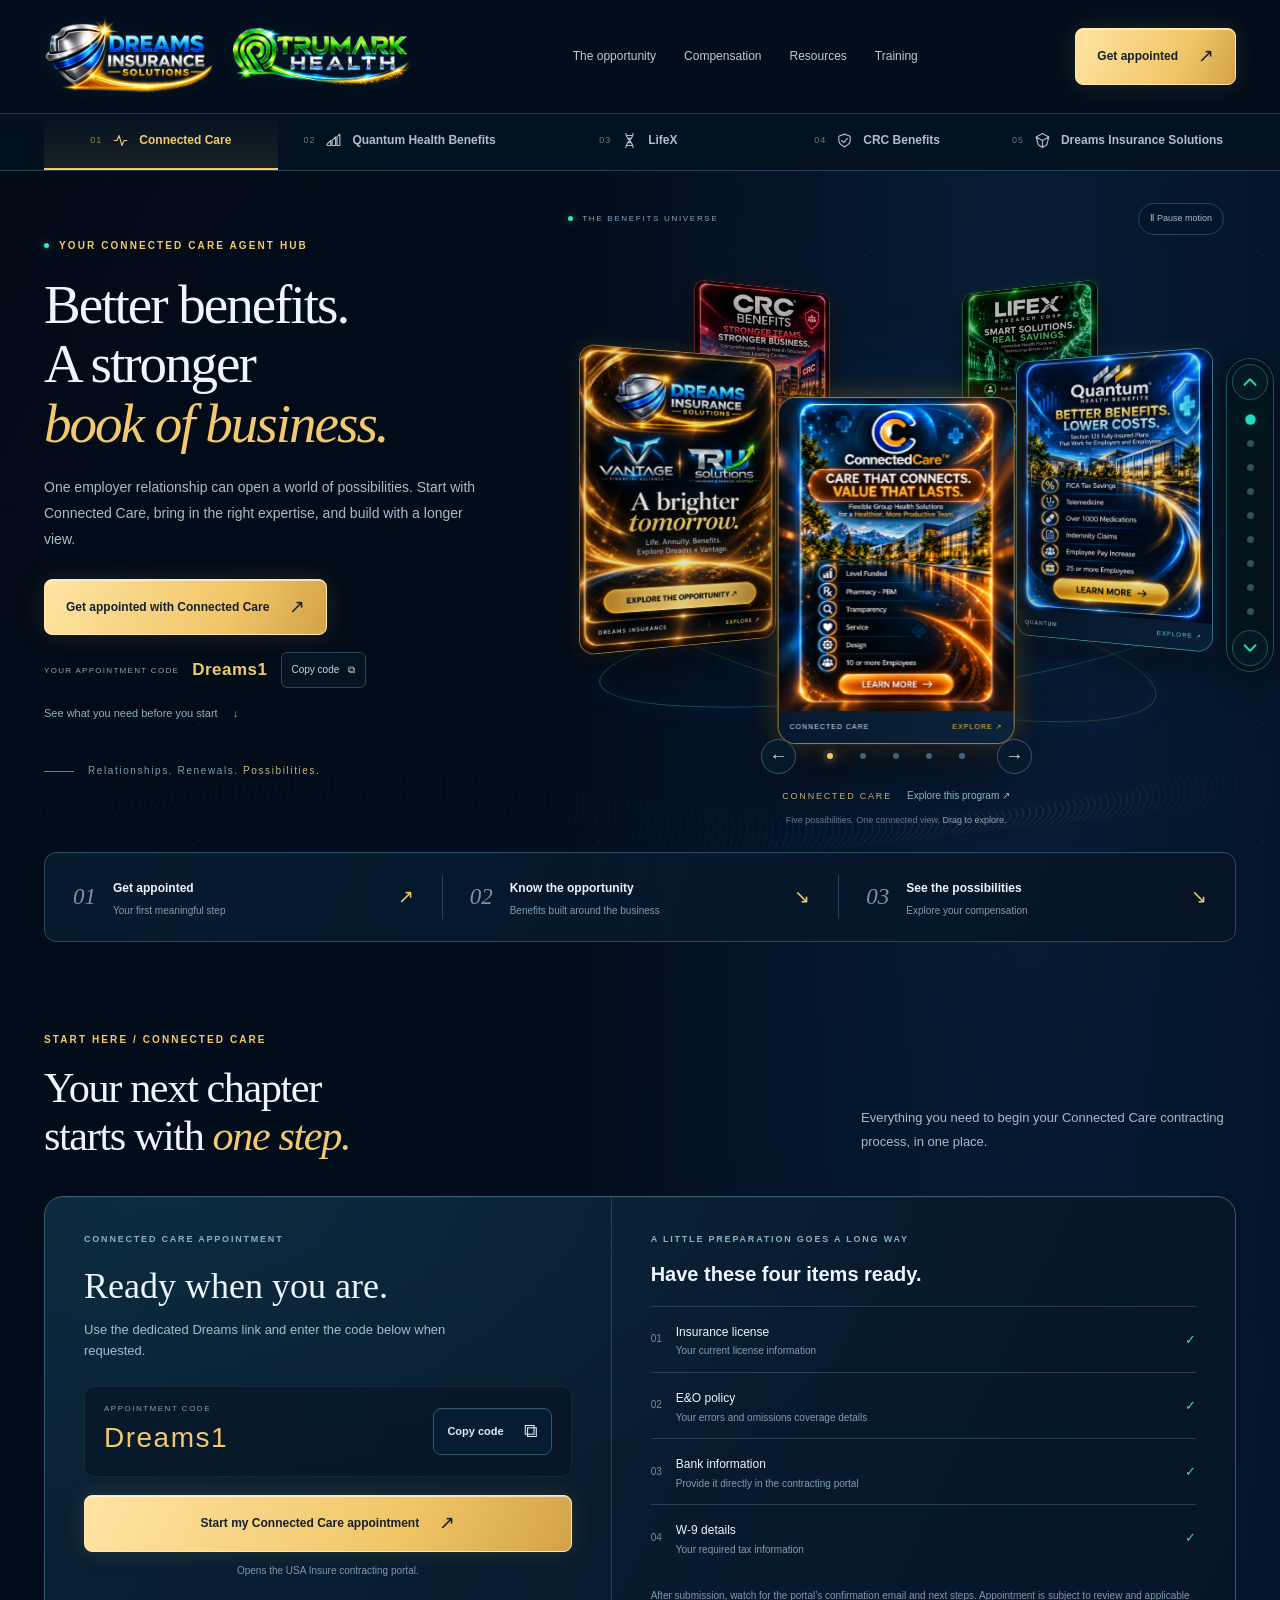
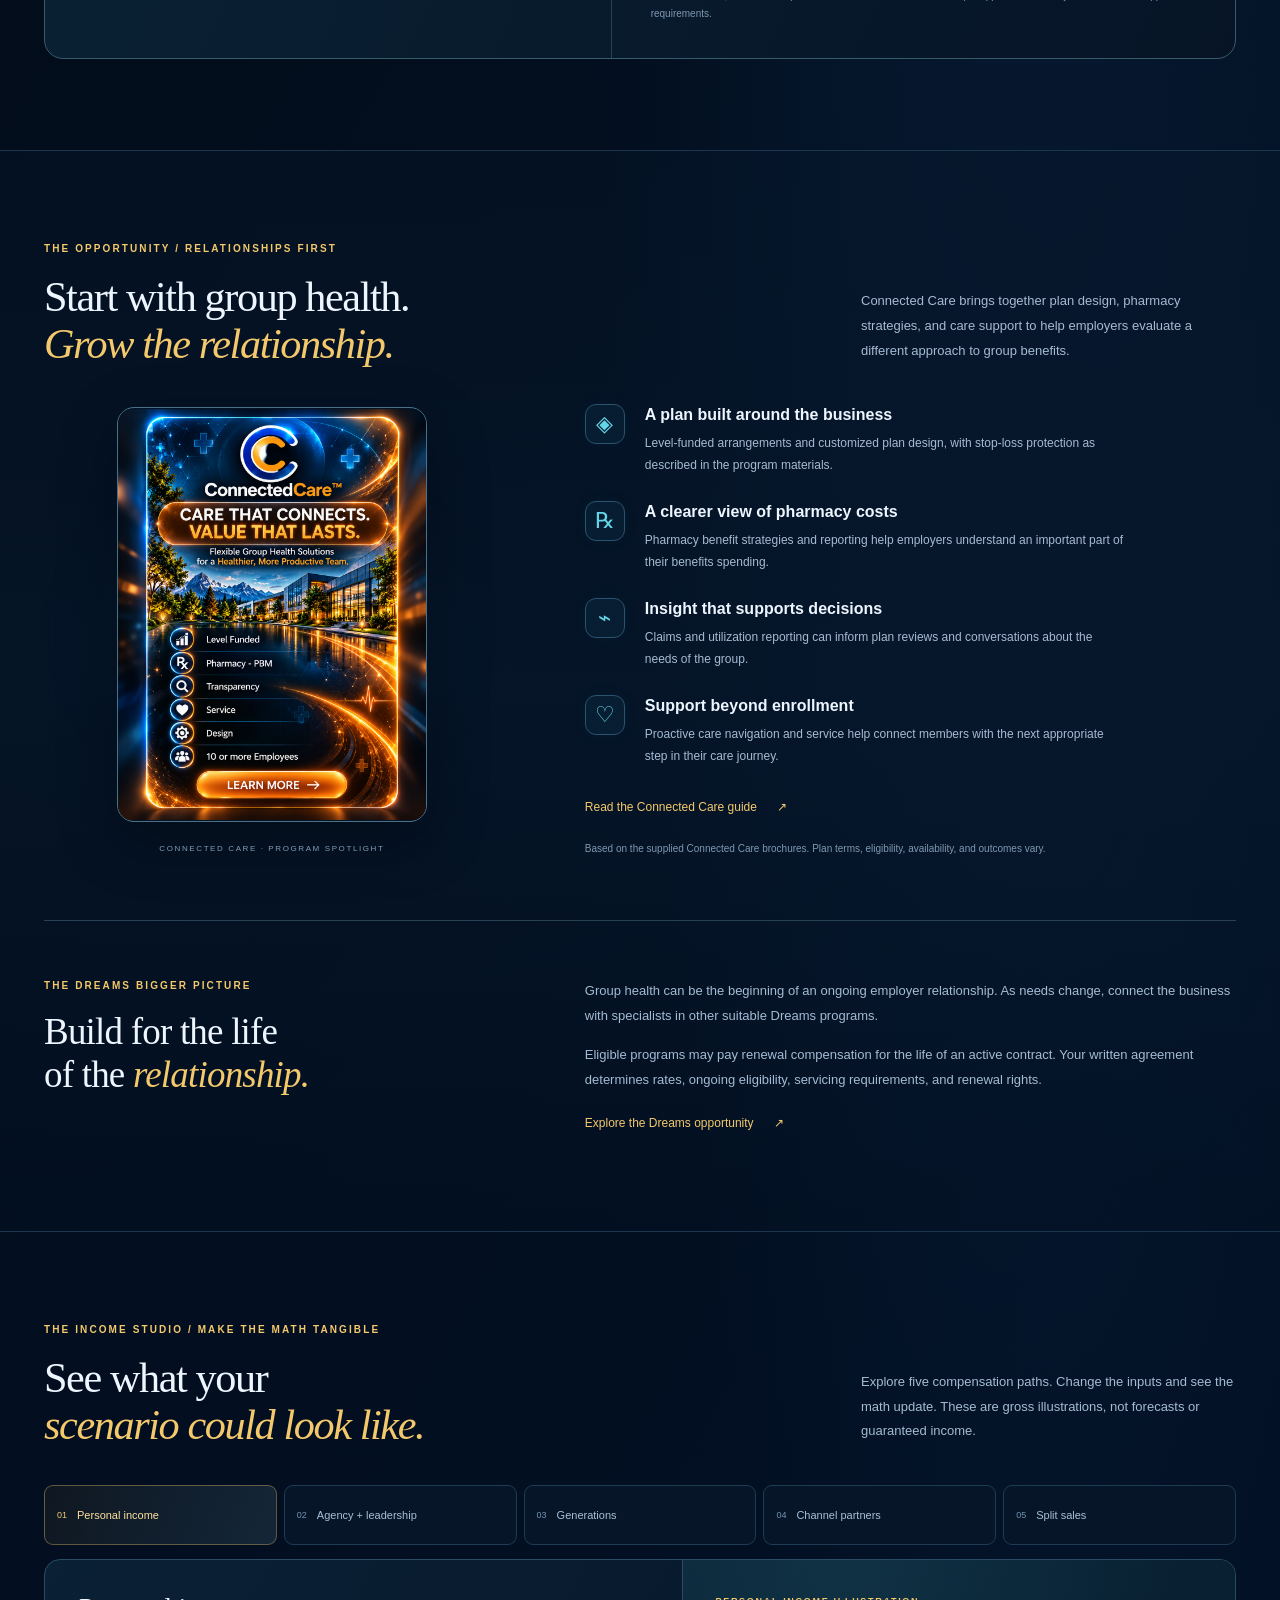
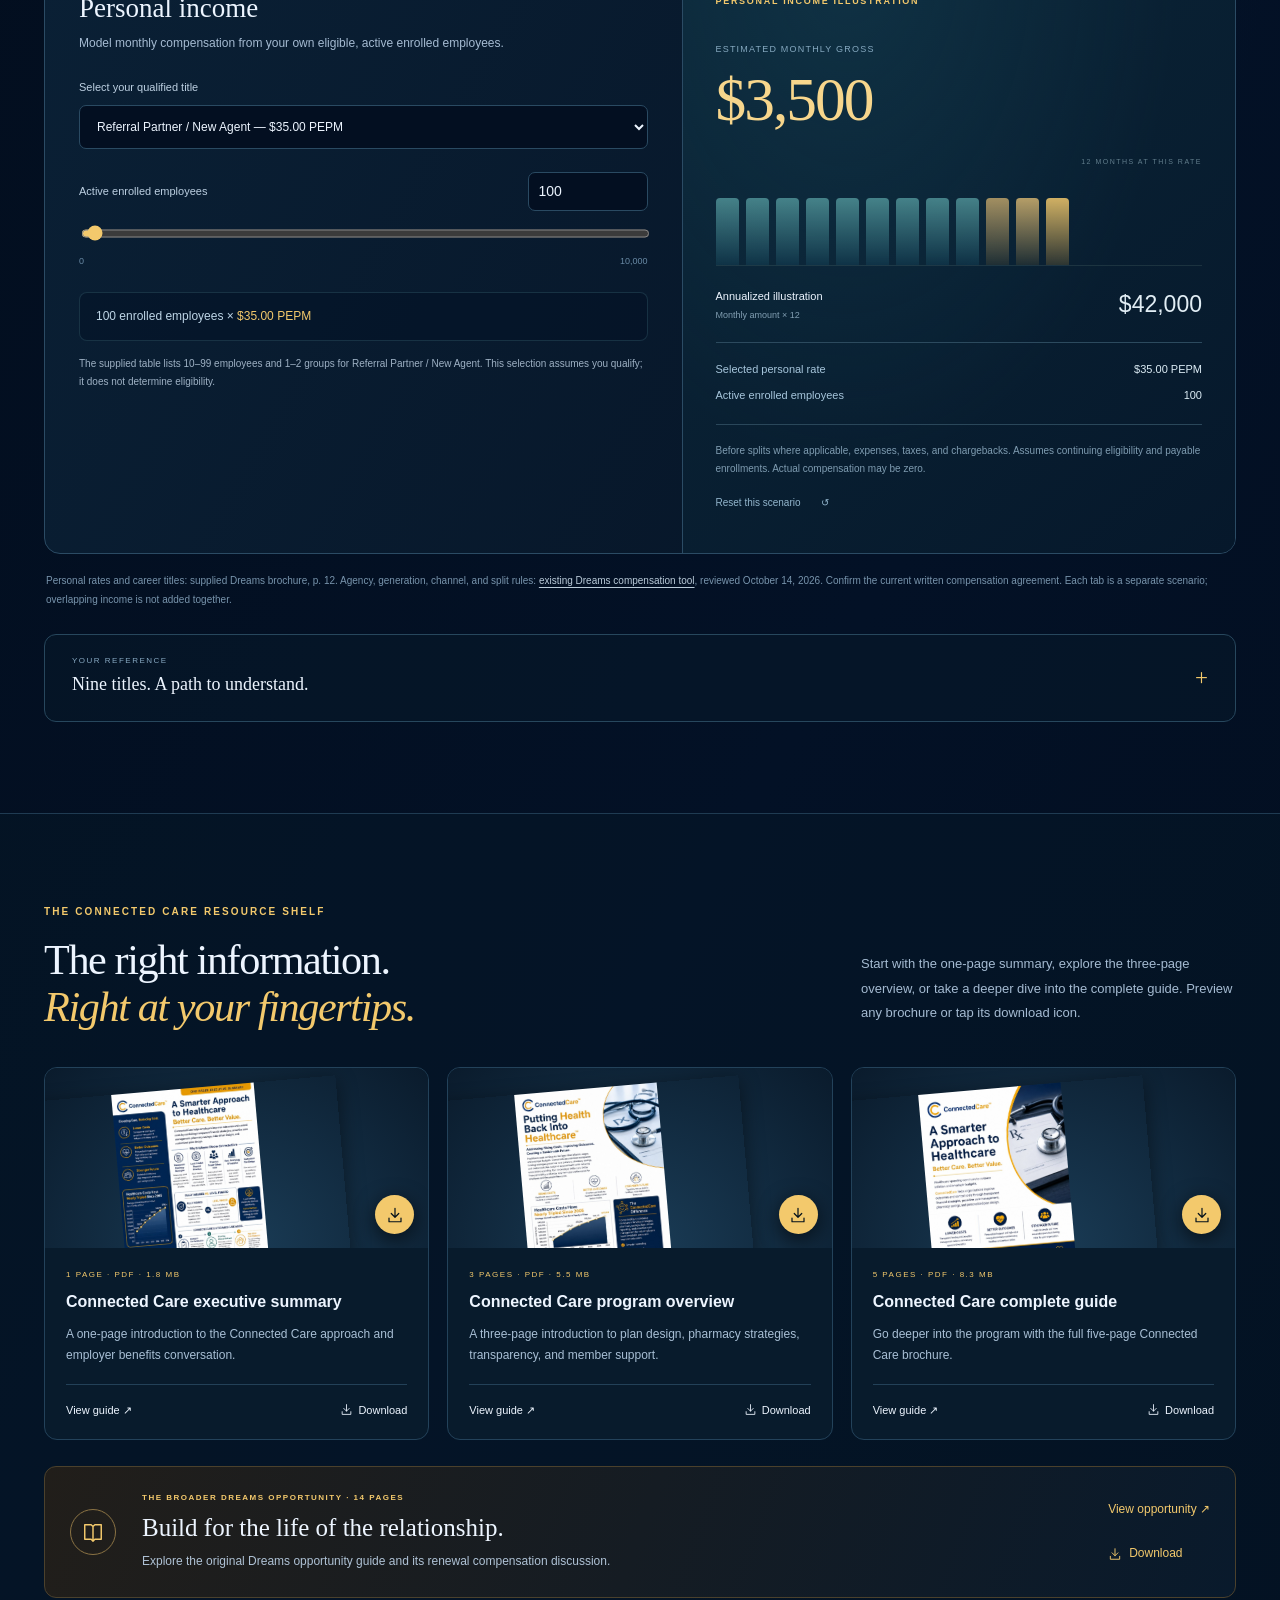
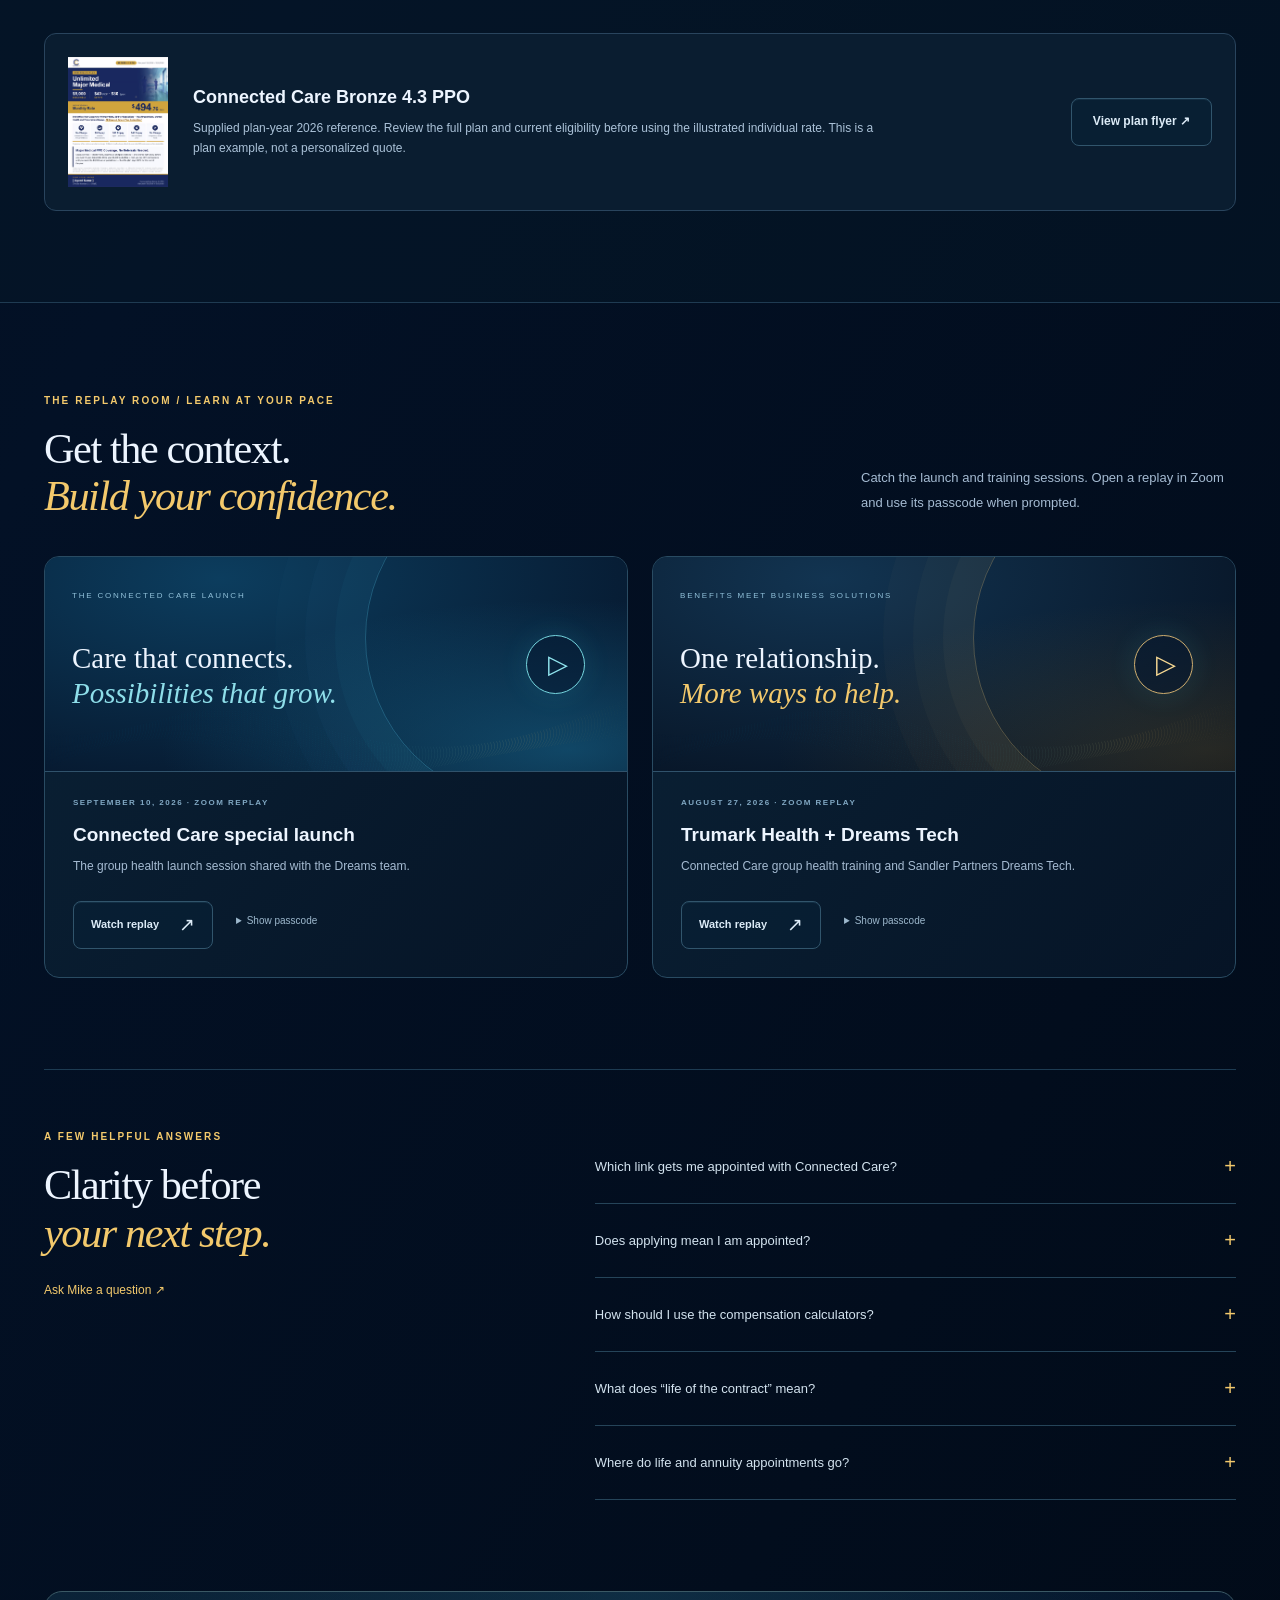
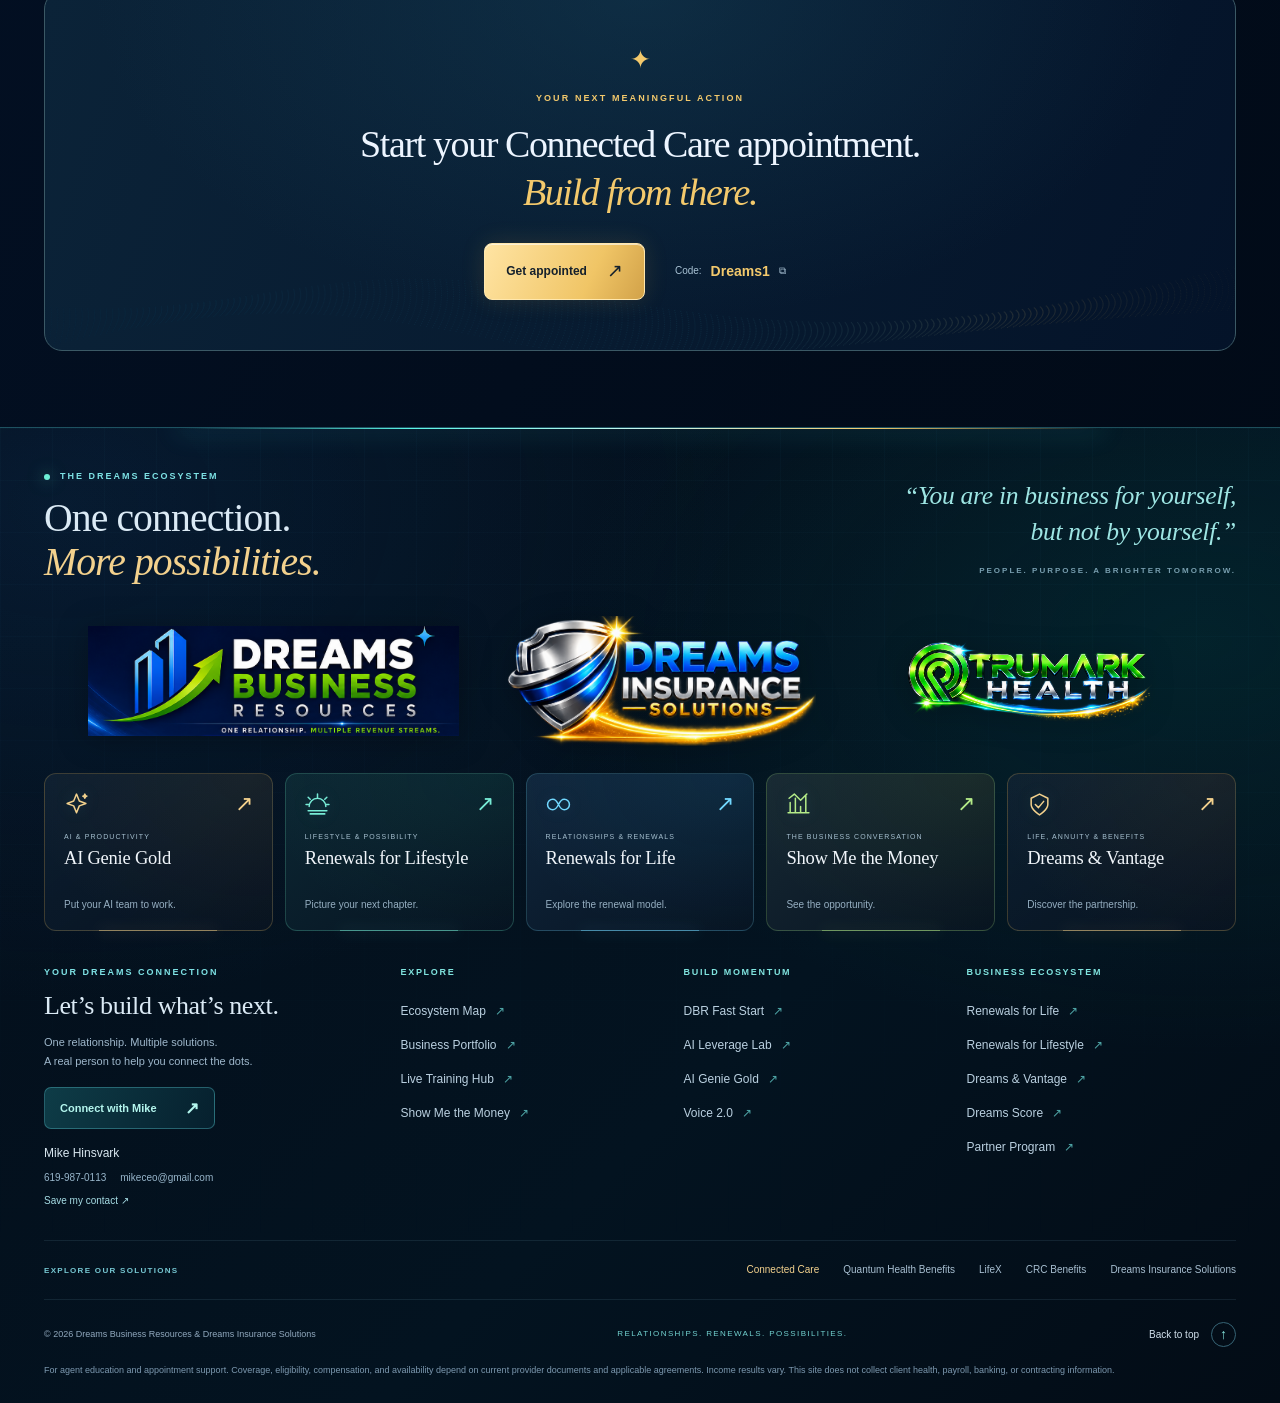
==== commit f47075bf: "Add floating section navigation to all Trumark pages" ====
--- a/index.html
+++ b/index.html
@@ -2,14 +2,14 @@
 <html lang="en">
 <head>
   <meta charset="utf-8"><meta name="viewport" content="width=device-width,initial-scale=1">
-  <title>Connected Care · Dreams Agent Hub</title>
+  <title>Trumark Health - Dreams Agent Hub</title>
   <meta name="description" content="Get started with your Connected Care appointment through Dreams. Explore benefits, compensation illustrations, training replays, and program guides.">
   <meta name="theme-color" content="#020b16">
-  <link rel="icon" href="assets/mark.svg" type="image/svg+xml">
+  <link rel="icon" href="assets/trumark-favicon.svg" type="image/svg+xml">
   <link rel="stylesheet" href="styles.css"><link rel="stylesheet" href="products.css"><script type="module" src="products.js"></script>
   <link rel="preload" href="assets/connected-care.png" as="image">
   <script type="module" src="app.js"></script>
-<link rel="stylesheet" href="ecosystem-footer.css"><link rel="canonical" href="https://trumark.health/"></head>
+<link rel="stylesheet" href="ecosystem-footer.css"><link rel="stylesheet" href="page-navigation.css"><link rel="canonical" href="https://trumark.health/"></head>
 <body>
   <a class="skip" href="#main">Skip to content</a>
   <header class="site-header">
@@ -106,5 +106,5 @@
   <dialog id="program-dialog" aria-labelledby="program-title"><button class="dialog-close round-button" aria-label="Close program details">×</button><div id="program-content"></div></dialog>
   <div id="toast" class="toast" role="status" aria-live="polite"></div>
   <noscript><div class="noscript-note">Interactive previews require JavaScript. You can still use the appointment link, code Dreams1, PDF guides, and replay links above.</div></noscript>
-<dialog class="lightbox" id="image-lightbox" aria-labelledby="lightbox-title"><div class="lightbox-toolbar"><span id="lightbox-title">Program artwork</span><button id="close-lightbox" aria-label="Close image">×</button></div><img id="lightbox-image" alt=""><a id="lightbox-original" target="_blank" rel="noopener">Open original image in a new tab ↗</a></dialog></body>
+<dialog class="lightbox" id="image-lightbox" aria-labelledby="lightbox-title"><div class="lightbox-toolbar"><span id="lightbox-title">Program artwork</span><button id="close-lightbox" aria-label="Close image">×</button></div><img id="lightbox-image" alt=""><a id="lightbox-original" target="_blank" rel="noopener">Open original image in a new tab ↗</a></dialog><nav class="page-scroll-nav" id="page-scroll-nav" aria-label="Page sections" hidden><button type="button" data-scroll="up" aria-label="Scroll to previous section" title="Previous section"><svg viewBox="0 0 24 24" fill="none" stroke="currentColor" stroke-width="2" stroke-linecap="round" stroke-linejoin="round" aria-hidden="true"><path d="m6 15 6-6 6 6"/></svg></button><div class="page-scroll-dots"></div><button type="button" data-scroll="down" aria-label="Scroll to next section" title="Next section"><svg viewBox="0 0 24 24" fill="none" stroke="currentColor" stroke-width="2" stroke-linecap="round" stroke-linejoin="round" aria-hidden="true"><path d="m6 9 6 6 6-6"/></svg></button></nav></body>
 </html>
--- a/page-navigation.css
+++ b/page-navigation.css
@@ -0,0 +1,15 @@
+.page-scroll-nav[hidden]{display:none}
+.page-scroll-nav{position:fixed;z-index:46;right:6px;top:calc(50% + 65px);transform:translateY(-50%);display:flex;flex-direction:column;align-items:center;gap:0;width:48px;padding:5px;border:1px solid #1b5261;border-radius:30px;background:#03141be8;backdrop-filter:blur(14px);box-shadow:0 12px 32px #0005}
+.page-scroll-nav>button{display:grid;place-items:center;flex-shrink:0;width:36px;height:36px;padding:0;border:1px solid #285461;border-radius:50%;background:#051923;color:#21dbc6;cursor:pointer;transition:color .2s,box-shadow .2s,border-color .2s}
+.page-scroll-nav>button svg{width:22px;height:22px}
+.page-scroll-nav>button:hover:not(:disabled){color:#acfff1;border-color:#32e3cb;box-shadow:0 0 20px #20dfc52f}
+.page-scroll-nav>button:disabled{opacity:.3;cursor:default}
+.page-scroll-dots{display:flex;flex-direction:column;align-items:center;padding-block:7px}
+.page-scroll-dot{position:relative;display:grid;place-items:center;width:34px;height:24px;border-radius:18px}
+.page-scroll-dot:before{content:"";width:7px;height:7px;border-radius:50%;background:#315157;transition:background .2s,box-shadow .2s,transform .2s}
+.page-scroll-dot[aria-current="location"]:before{background:#20dbc1;transform:scale(1.5);box-shadow:0 0 15px #20dbc167}
+.page-scroll-dot:hover:before{background:#86f5e5}
+.page-scroll-nav :focus-visible{outline:2px solid #8df8e8;outline-offset:2px}
+.page-scroll-label{position:absolute;right:calc(100% + 12px);top:50%;transform:translateY(-50%);width:max-content;max-width:250px;padding:10px 14px;border:1px solid #2b5c68;border-radius:9px;background:#061923f7;color:#c9eee8;font:500 11px/1.5 var(--sans);text-transform:none;letter-spacing:.2px;opacity:0;visibility:hidden;pointer-events:none;transition:opacity .2s,visibility .2s;box-shadow:0 6px 24px #0005}
+.page-scroll-dot:hover .page-scroll-label,.page-scroll-dot:focus-visible .page-scroll-label{opacity:1;visibility:visible}
+@media(max-width:1100px),(max-height:650px){.page-scroll-nav{top:auto;bottom:calc(16px + env(safe-area-inset-bottom,0px));right:14px;transform:none;flex-direction:row;gap:7px;width:auto;padding:5px}.page-scroll-nav>button{width:42px;height:42px}.page-scroll-dots{display:none}}
